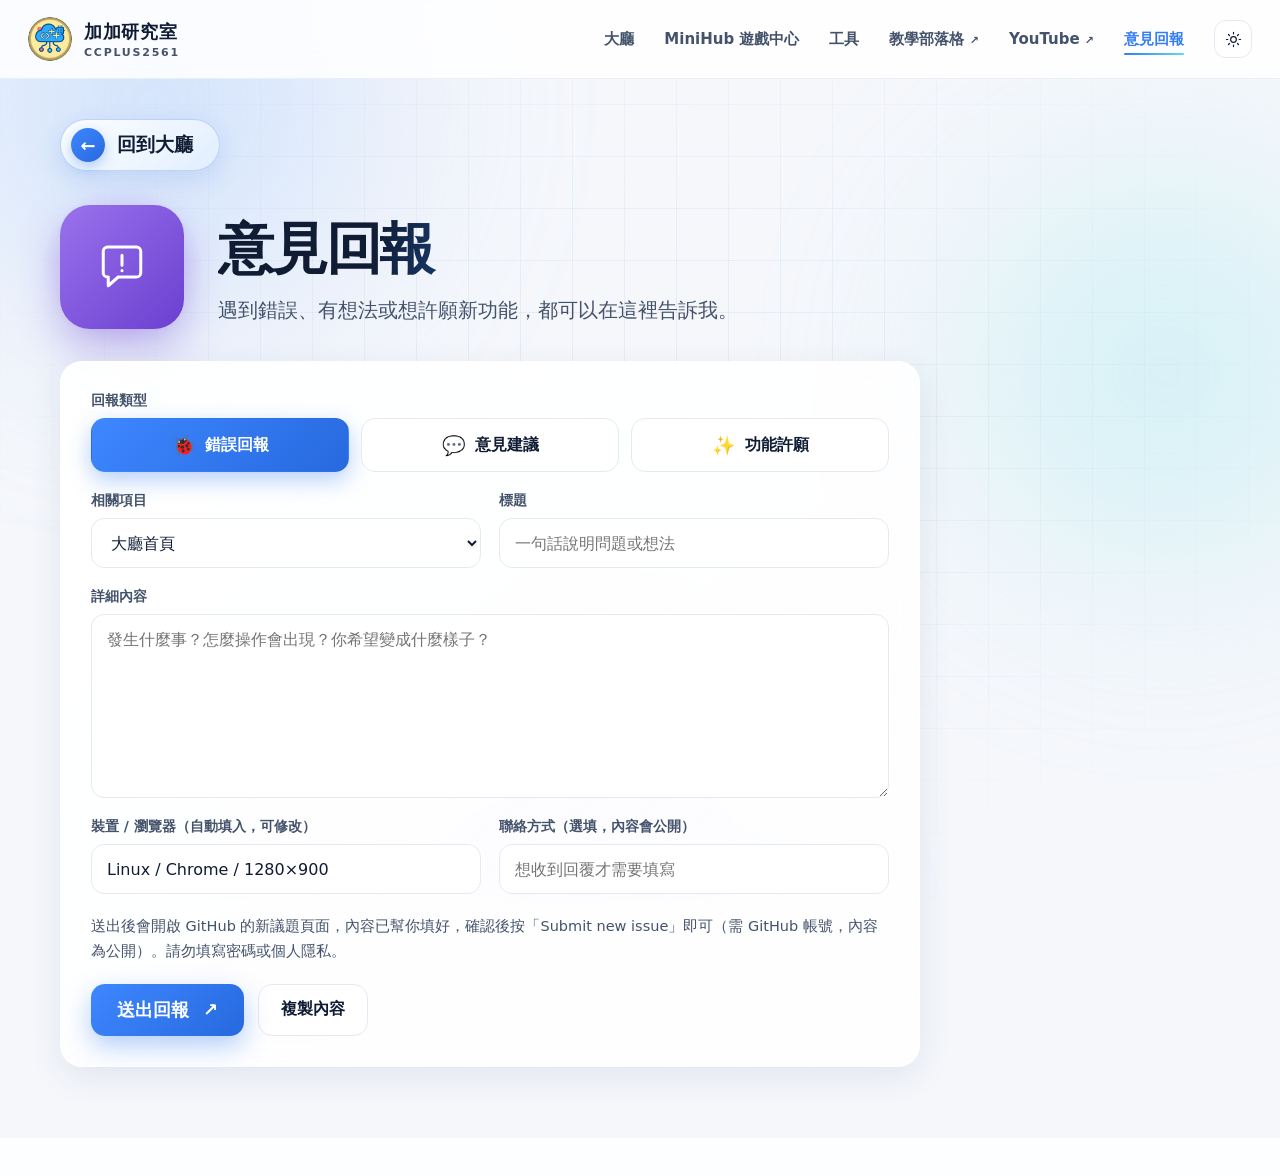
==== feedback/index.html @ f16d427b "Add files via upload" ====
<!doctype html>
<html lang="zh-Hant">
<head>
  <meta charset="utf-8">
  <meta name="viewport" content="width=device-width, initial-scale=1">
  <meta name="theme-color" content="#101b32">
  <meta name="description" content="回報錯誤、提出意見與功能建議。">
  <meta property="og:type" content="website">
  <meta property="og:title" content="意見回報｜加加研究室">
  <meta property="og:description" content="回報錯誤、提出意見與功能建議。">
  <meta property="og:image" content="https://ccplus2561.github.io/assets/images/ccplus2561_logo_512.png">
  <title>意見回報｜加加研究室</title>
  <link rel="icon" href="/favicon.ico" sizes="any">
  <link rel="icon" type="image/png" sizes="512x512" href="/assets/images/ccplus2561_logo_512.png">
  <link rel="apple-touch-icon" href="/assets/images/ccplus2561_logo_512.png">
  <link rel="stylesheet" href="/assets/css/site.css">
  <link rel="stylesheet" href="/assets/css/home.css">
  <link rel="stylesheet" href="/assets/css/projects.css">
  <link rel="stylesheet" href="/assets/css/tools.css">
  <script src="/assets/js/site.js" defer></script>
  <script src="/assets/js/home.js" defer></script>
  <script src="/assets/js/feedback.js" defer></script>
</head>
<body class="home-page sub-page">
  <div class="home-bg" aria-hidden="true">
    <span class="home-blob home-blob-a"></span>
    <span class="home-blob home-blob-b"></span>
    <span class="home-blob home-blob-c"></span>
    <span class="home-grid"></span>
    <span class="home-grid home-grid-hot"></span>
    <span class="home-spot"></span>
    <span class="home-dots"></span>
  </div>
  <a class="skip-link" href="#main">跳至主要內容</a>
  <header class="site-header" id="top">
    <div class="nav-shell">
      <a class="brand" href="/" aria-label="加加研究室大廳">
        <img src="/assets/images/ccplus2561_logo.png" alt="" width="44" height="44">
        <span class="brand-copy"><strong>加加研究室</strong><small>CCPLUS2561</small></span>
      </a>
      <button class="menu-toggle" type="button" aria-expanded="false" aria-controls="site-nav" aria-label="開啟導覽選單"><span></span><span></span><span></span></button>
      <nav class="site-nav" id="site-nav" aria-label="主選單">
        <a class="nav-link" href="/">大廳</a>
        <a class="nav-link" href="/projects/">MiniHub 遊戲中心</a>
        <a class="nav-link" href="/tools/">工具</a>
        <a class="nav-link" href="/blog/" target="_blank" rel="noopener noreferrer">教學部落格 <span aria-hidden="true">↗</span></a>
        <a class="nav-link" href="https://www.youtube.com/@CCplus2561" target="_blank" rel="noopener noreferrer">YouTube <span aria-hidden="true">↗</span></a>
        <a class="nav-link is-current" href="/feedback/">意見回報</a>
        <button class="theme-toggle" type="button" aria-label="切換深色模式" title="切換深色模式">
          <svg class="sun-icon" viewBox="0 0 24 24" aria-hidden="true"><circle cx="12" cy="12" r="4"/><path d="M12 2v2m0 16v2M4.93 4.93l1.42 1.42m11.3 11.3 1.42 1.42M2 12h2m16 0h2M4.93 19.07l1.42-1.42m11.3-11.3 1.42-1.42"/></svg>
          <svg class="moon-icon" viewBox="0 0 24 24" aria-hidden="true"><path d="M20.3 15.3A8.5 8.5 0 0 1 8.7 3.7 8.6 8.6 0 1 0 20.3 15.3Z"/></svg>
        </button>
      </nav>
    </div>
  </header>
  <main id="main" class="projects-page feedback-page">
    <section class="page-hero page-width" aria-labelledby="page-title">
      <a class="back-lobby back-lobby-btn" href="/"><span class="back-arrow" aria-hidden="true">←</span>回到大廳</a>
      <div class="mh-hero">
        <div class="mh-hero-logo tools-hero-icon tools-hero-feedback" aria-hidden="true"><svg viewBox="0 0 48 48"><path d="M9 11.5A3.5 3.5 0 0 1 12.5 8h23a3.5 3.5 0 0 1 3.5 3.5v17a3.5 3.5 0 0 1-3.5 3.5H21l-8 7v-7h-.5A3.5 3.5 0 0 1 9 28.5v-17Z"/><path d="M24 14.5v8m0 4.2v.3"/></svg></div>
        <div class="mh-hero-copy">
          <h1 id="page-title">意見回報</h1>
          <p>遇到錯誤、有想法或想許願新功能，都可以在這裡告訴我。</p>
        </div>
      </div>
    </section>
    <section class="projects-section page-width content-section" aria-label="回報表單">
      <form class="fb-card" id="fb-form" novalidate>
        <fieldset class="fb-field fb-types">
          <legend>回報類型</legend>
          <label class="fb-type"><input type="radio" name="type" value="錯誤回報" checked><span><b>🐞</b>錯誤回報</span></label>
          <label class="fb-type"><input type="radio" name="type" value="意見建議"><span><b>💬</b>意見建議</span></label>
          <label class="fb-type"><input type="radio" name="type" value="功能許願"><span><b>✨</b>功能許願</span></label>
        </fieldset>
        <div class="fb-row">
          <label class="fb-field"><span class="fb-label">相關項目</span><select name="target" id="fb-target"><option>大廳首頁</option><option>MiniHub 遊戲中心</option><option>兵果大廳</option><option>OOXX 圈圈叉叉</option><option>BLOCKDROP 俄羅斯方塊</option><option>AGAR ARENA 細胞遊戲</option><option>其他 / 整個網站</option></select></label>
          <label class="fb-field"><span class="fb-label">標題</span><input type="text" name="title" id="fb-title" maxlength="80" placeholder="一句話說明問題或想法" required></label>
        </div>
        <label class="fb-field"><span class="fb-label">詳細內容</span><textarea name="body" id="fb-body" rows="6" maxlength="3000" placeholder="發生什麼事？怎麼操作會出現？你希望變成什麼樣子？" required></textarea></label>
        <div class="fb-row">
          <label class="fb-field"><span class="fb-label">裝置 / 瀏覽器（自動填入，可修改）</span><input type="text" name="env" id="fb-env" maxlength="160"></label>
          <label class="fb-field"><span class="fb-label">聯絡方式（選填，內容會公開）</span><input type="text" name="contact" id="fb-contact" maxlength="80" placeholder="想收到回覆才需要填寫"></label>
        </div>
        <p class="fb-note" id="fb-note">送出後會開啟 GitHub 的新議題頁面，內容已幫你填好，確認後按「Submit new issue」即可（需 GitHub 帳號，內容為公開）。請勿填寫密碼或個人隱私。</p>
        <div class="fb-actions">
          <button class="mh-cta fb-submit" type="submit"><span id="fb-submit-text">送出回報</span> <b aria-hidden="true">↗</b></button>
          <button class="fb-copy" type="button" id="fb-copy">複製內容</button>
          <span class="fb-status" id="fb-status" role="status" aria-live="polite"></span>
        </div>
      </form>
    </section>
  </main>
  <footer class="site-footer">
    <div class="page-width footer-inner footer-simple">
      <p>© 加加研究室</p>
    </div>
  </footer>
</body>
</html>
---- assets/css/site.css ----
:root {
  color-scheme: light;
  --page: #f5f7fb;
  --surface: #ffffff;
  --surface-soft: #f0f4fa;
  --ink: #17243b;
  --muted: #69768b;
  --subtle: #93a0b2;
  --line: #e4eaf2;
  --navy: #101b32;
  --navy-2: #172847;
  --blue: #347df4;
  --blue-2: #66a7ff;
  --cyan: #63d9e8;
  --green: #1b9a70;
  --shadow: 0 18px 48px rgba(25, 49, 88, .08);
  --radius: 22px;
}

* { box-sizing: border-box; }
html { scroll-behavior: smooth; scroll-padding-top: 100px; }
body {
  margin: 0;
  background: var(--page);
  color: var(--ink);
  font-family: Inter, ui-sans-serif, system-ui, -apple-system, BlinkMacSystemFont, "Segoe UI", "Noto Sans TC", "Microsoft JhengHei", sans-serif;
  -webkit-font-smoothing: antialiased;
  text-rendering: optimizeLegibility;
}
button, input { font: inherit; }
a { color: inherit; }
.page-width { width: min(1160px, calc(100% - 56px)); margin-inline: auto; }
.skip-link { position: absolute; top: -60px; left: 16px; z-index: 1000; padding: 10px 14px; background: #fff; color: #111; border-radius: 8px; }
.skip-link:focus { top: 12px; }

/* Navigation */
.site-header {
  position: sticky; top: 0; z-index: 100;
  background: color-mix(in srgb, var(--surface) 88%, transparent);
  border-bottom: 1px solid color-mix(in srgb, var(--line) 75%, transparent);
  backdrop-filter: blur(18px);
}
.nav-shell { width: min(1280px, calc(100% - 56px)); min-height: 78px; margin: auto; display: flex; align-items: center; justify-content: space-between; gap: 28px; }
.brand, .footer-brand { display: inline-flex; align-items: center; gap: 12px; text-decoration: none; flex: 0 0 auto; }
.brand img { width: 44px; height: 44px; border-radius: 13px; object-fit: cover; box-shadow: 0 4px 12px rgba(19, 46, 86, .14); }
.brand-copy { display: grid; gap: 2px; }
.brand-copy strong { font-size: 15px; letter-spacing: .04em; }
.brand-copy small { color: var(--muted); font-size: 9px; font-weight: 750; letter-spacing: .16em; }
.site-nav { display: flex; align-items: center; gap: 30px; }
.nav-link { text-decoration: none; color: var(--muted); font-size: 13px; font-weight: 650; transition: color .2s ease; white-space: nowrap; }
.nav-link:hover, .nav-link.is-current { color: var(--blue); }
.nav-link span { font-size: 11px; }
.theme-toggle, .menu-toggle { display: inline-grid; place-items: center; border: 1px solid var(--line); background: var(--surface); color: var(--ink); cursor: pointer; }
.theme-toggle { width: 38px; height: 38px; border-radius: 12px; }
.theme-toggle svg { width: 17px; height: 17px; fill: none; stroke: currentColor; stroke-width: 1.7; stroke-linecap: round; stroke-linejoin: round; }
.moon-icon { display: none; }
.menu-toggle { display: none; }

/* Hero */
.hero { position: relative; overflow: hidden; color: #fff; background: radial-gradient(ellipse at 77% 40%, #1d3f72 0%, transparent 37%), linear-gradient(118deg, #101b32 0%, #142746 57%, #102b4c 100%); }
.hero::before { content: ""; position: absolute; width: 540px; height: 540px; right: -180px; top: -270px; border-radius: 50%; border: 1px solid rgba(130, 186, 255, .13); box-shadow: 0 0 0 44px rgba(130,186,255,.025), 0 0 0 90px rgba(130,186,255,.025); }
.hero-grid-lines { position: absolute; inset: 0; opacity: .17; background-image: linear-gradient(rgba(255,255,255,.08) 1px, transparent 1px), linear-gradient(90deg, rgba(255,255,255,.08) 1px, transparent 1px); background-size: 72px 72px; mask-image: linear-gradient(90deg, transparent, #000 46%, #000); }
.hero-inner { min-height: 530px; position: relative; z-index: 1; display: grid; grid-template-columns: 1.02fr .98fr; align-items: center; gap: 40px; padding-top: 56px; padding-bottom: 68px; }
.hero-copy { max-width: 590px; padding-block: 12px; }
.eyebrow, .section-kicker { font-size: 10px; line-height: 1.4; font-weight: 800; letter-spacing: .19em; }
.eyebrow { color: #9ab6d8; display: flex; align-items: center; gap: 10px; }
.eyebrow-dot { width: 7px; height: 7px; border-radius: 50%; background: var(--cyan); box-shadow: 0 0 0 5px rgba(99,217,232,.12); }
.eyebrow-divider { color: #526a89; }
.hero h1 { margin: 26px 0 18px; font-size: clamp(38px, 4.5vw, 58px); line-height: 1.18; letter-spacing: -.045em; font-weight: 850; }
.hero h1 span { color: #7bb3ff; }
.hero-description { max-width: 485px; margin: 0; color: #b7c5d8; font-size: 14px; line-height: 1.95; letter-spacing: .015em; }
.hero-actions { display: flex; flex-wrap: wrap; gap: 12px; margin-top: 30px; }
.button { min-height: 47px; display: inline-flex; align-items: center; justify-content: center; gap: 16px; padding: 0 20px; border-radius: 12px; text-decoration: none; font-size: 13px; font-weight: 750; transition: transform .2s ease, background .2s ease, box-shadow .2s ease; }
.button:hover { transform: translateY(-2px); }
.button-primary { color: #fff; background: linear-gradient(135deg, #3e87ff, #2769df); box-shadow: 0 9px 24px rgba(44, 117, 239, .28); }
.button-primary:hover { box-shadow: 0 12px 28px rgba(44, 117, 239, .4); }
.button-ghost { color: #d7e4f5; border: 1px solid rgba(199,220,247,.24); background: rgba(255,255,255,.045); }
.hero-footnote { display: flex; align-items: center; gap: 9px; margin-top: 34px; color: #8097b4; font-size: 11px; }
.status-pulse { width: 6px; height: 6px; border-radius: 50%; background: #57d5a6; box-shadow: 0 0 0 4px rgba(87,213,166,.12); }
.hero-bottom-rule { height: 3px; background: linear-gradient(90deg, #347df4, #64d9e6 52%, transparent); opacity: .85; }

/* Hero visual */
.hero-art { min-height: 390px; position: relative; display: grid; place-items: center; isolation: isolate; }
.orbit { position: absolute; border: 1px solid rgba(145,193,255,.17); border-radius: 50%; transform: rotate(-22deg); }
.orbit-one { width: 390px; height: 250px; }
.orbit-two { width: 470px; height: 310px; transform: rotate(35deg); border-style: dashed; opacity: .65; }
.app-window { width: min(365px, 82%); overflow: hidden; position: relative; z-index: 2; border-radius: 19px; border: 1px solid rgba(213,231,255,.2); background: #f7f9fd; color: #17243b; box-shadow: 0 30px 90px rgba(0,0,0,.34), 0 0 65px rgba(76,144,245,.14); transform: rotate(-3deg); }
.window-topbar { height: 38px; display: flex; align-items: center; justify-content: space-between; padding: 0 14px; color: #7e8ca1; background: #eef2f8; border-bottom: 1px solid #e1e7f0; font-size: 9px; font-weight: 750; letter-spacing: .1em; }
.window-dots { display: flex; gap: 4px; }
.window-dots i { width: 6px; height: 6px; border-radius: 50%; background: #c5cfdd; }
.window-menu { font-weight: 900; letter-spacing: 2px; }
.window-content { padding: 20px; }
.window-brand-row { display: flex; align-items: center; gap: 10px; }
.window-app-icon { width: 34px; height: 34px; display: grid; place-items: center; border-radius: 11px; color: white; font-size: 17px; font-weight: 900; background: linear-gradient(135deg, #347df4, #53c5e2); box-shadow: 0 5px 12px rgba(52,125,244,.25); }
.window-brand-row b { display: block; font-size: 13px; }
.window-brand-row small { display: block; margin-top: 2px; color: #8c9bb0; font-size: 7px; letter-spacing: .14em; }
.live-tag { margin-left: auto; padding: 5px 8px; color: #2776e8; background: #e7f0ff; border-radius: 6px; font-size: 8px; font-weight: 900; letter-spacing: .1em; }
.window-feature { min-height: 156px; position: relative; overflow: hidden; display: flex; flex-direction: column; justify-content: flex-end; margin-top: 18px; padding: 17px; border-radius: 13px; background: linear-gradient(125deg, #10294e, #24528c 70%, #286da1); color: #fff; }
.window-feature::after { content: ""; position: absolute; right: -30px; top: -60px; width: 180px; height: 180px; border: 1px solid rgba(255,255,255,.18); border-radius: 50%; box-shadow: 0 0 0 18px rgba(255,255,255,.035), 0 0 0 38px rgba(255,255,255,.025); }
.window-feature > span, .window-feature > strong, .feature-bars { position: relative; z-index: 1; }
.window-feature > span { color: #a9c9f3; font-size: 7px; letter-spacing: .18em; font-weight: 800; }
.window-feature > strong { max-width: 220px; margin-top: 8px; font-size: 19px; line-height: 1.3; letter-spacing: -.03em; }
.feature-bars { display: flex; gap: 4px; margin-top: 14px; align-items: end; }
.feature-bars i { width: 4px; border-radius: 3px; background: #75dbea; }
.feature-bars i:nth-child(1), .feature-bars i:nth-child(5) { height: 8px; opacity: .55; }
.feature-bars i:nth-child(2), .feature-bars i:nth-child(4) { height: 13px; opacity: .8; }
.feature-bars i:nth-child(3) { height: 18px; }
.feature-orb { position: absolute; border-radius: 50%; filter: blur(1px); }
.orb-a { width: 70px; height: 70px; right: 45px; top: 24px; background: rgba(85,178,255,.22); }
.orb-b { width: 22px; height: 22px; right: 110px; top: 48px; background: rgba(99,217,232,.4); }
.window-shortcuts { display: flex; gap: 7px; margin-top: 12px; }
.window-shortcuts span { flex: 1; padding: 8px 4px; text-align: center; border: 1px solid #e6ebf3; border-radius: 7px; color: #7c8da5; background: #fff; font-size: 8px; font-weight: 750; }
.float-chip { position: absolute; z-index: 3; display: flex; align-items: center; gap: 8px; padding: 10px 13px; border: 1px solid rgba(211,230,255,.19); border-radius: 10px; color: #dceaff; background: rgba(23,48,82,.82); backdrop-filter: blur(12px); box-shadow: 0 12px 28px rgba(0,0,0,.15); font-size: 8px; letter-spacing: .14em; font-weight: 850; }
.chip-top { top: 40px; left: 0; }
.chip-bottom { bottom: 37px; right: -7px; }
.chip-dot { width: 6px; height: 6px; border-radius: 50%; }
.dot-blue { background: #62cfff; box-shadow: 0 0 0 4px rgba(98,207,255,.12); }
.chip-platform { display: grid; place-items: center; width: 18px; height: 18px; border-radius: 6px; color: #fff; background: #347df4; font-size: 12px; }
.art-spark { position: absolute; z-index: 1; color: #79dce9; }
.spark-one { top: 65px; right: 18px; font-size: 24px; }
.spark-two { bottom: 62px; left: 18px; color: #83b5ff; font-size: 19px; }

/* Shared section headings */
.section { padding-block: 92px; }
.section-heading { display: flex; align-items: end; justify-content: space-between; gap: 28px; margin-bottom: 28px; }
.section-kicker { color: var(--blue); }
.section-heading h2, .updates-intro h2, .routing-heading h2 { margin: 10px 0 7px; color: var(--ink); font-size: 30px; line-height: 1.25; letter-spacing: -.04em; }
.section-heading p, .routing-heading p { margin: 0; color: var(--muted); font-size: 13px; line-height: 1.7; }
.project-search { min-width: 245px; height: 43px; display: flex; align-items: center; gap: 9px; padding: 0 13px; border: 1px solid var(--line); border-radius: 11px; background: var(--surface); }
.project-search svg { width: 16px; height: 16px; flex: 0 0 auto; fill: none; stroke: #8998ab; stroke-width: 1.8; stroke-linecap: round; }
.project-search input { width: 100%; border: 0; outline: 0; color: var(--ink); background: transparent; font-size: 11px; }
.project-search input::placeholder { color: #9ba7b7; }

/* Project cards */
.projects-section { padding-top: 84px; padding-bottom: 92px; }
.project-grid { display: grid; grid-template-columns: repeat(3, minmax(0, 1fr)); gap: 17px; }
.project-card { min-height: 265px; display: flex; flex-direction: column; padding: 23px; border: 1px solid var(--line); border-radius: 18px; color: var(--ink); background: var(--surface); text-decoration: none; box-shadow: 0 5px 20px rgba(29,51,86,.025); transition: transform .22s ease, border-color .22s ease, box-shadow .22s ease; }
a.project-card:hover { transform: translateY(-5px); border-color: #b6d1fa; box-shadow: var(--shadow); }
.project-card-featured { border-color: #c6daf9; background: linear-gradient(145deg, var(--surface) 35%, color-mix(in srgb, #e9f2ff 72%, var(--surface))); }
.project-card-top { display: flex; align-items: center; justify-content: space-between; gap: 12px; }
.project-icon { width: 44px; height: 44px; display: grid; place-items: center; border-radius: 13px; }
.project-icon svg { width: 21px; height: 21px; fill: none; stroke: currentColor; stroke-width: 1.65; stroke-linecap: round; stroke-linejoin: round; }
.icon-web { color: #2e76e9; background: #e8f1ff; }
.icon-windows { color: #3478dc; background: #eaf2ff; }
.icon-windows svg { fill: currentColor; stroke: none; width: 20px; }
.icon-android { color: #238a66; background: #e8f6ef; }
.status-pill { display: inline-flex; align-items: center; gap: 6px; padding: 6px 9px; border-radius: 999px; font-size: 9px; font-weight: 800; white-space: nowrap; }
.status-live { color: #16825e; background: #e8f7f0; }
.status-live i { width: 5px; height: 5px; border-radius: 50%; background: #20b47f; }
.status-planned { color: #7d8ba0; background: var(--surface-soft); }
.project-label { margin-top: 23px; color: #91a0b4; font-size: 9px; font-weight: 850; letter-spacing: .17em; }
.project-card h3 { margin: 7px 0 8px; font-size: 19px; letter-spacing: -.025em; }
.project-card p { margin: 0; color: var(--muted); font-size: 12px; line-height: 1.75; }
.project-card-bottom { display: flex; align-items: center; justify-content: space-between; margin-top: auto; padding-top: 21px; color: var(--blue); font-size: 11px; font-weight: 800; }
.project-card-bottom b { font-size: 16px; }
.project-card-bottom.is-muted { color: #9ca8b7; font-weight: 650; }
.search-empty { margin: 20px 0 0; color: var(--muted); font-size: 13px; }

/* Release center */
.updates-section { padding-block: 78px; color: #fff; background: #111f37; }
.updates-layout { display: grid; grid-template-columns: .78fr 1.22fr; align-items: center; gap: 72px; }
.updates-intro .section-kicker { color: #7db1ff; }
.updates-intro h2 { margin: 13px 0 13px; color: #fff; font-size: 34px; }
.updates-intro > p { max-width: 340px; margin: 0; color: #a8b8ce; font-size: 13px; line-height: 1.9; }
.updates-note { display: flex; align-items: flex-start; gap: 10px; margin-top: 27px; color: #91a7c3; font-size: 10px; line-height: 1.7; }
.note-icon { flex: 0 0 auto; display: grid; place-items: center; width: 19px; height: 19px; color: #82bcff; border: 1px solid rgba(130,188,255,.35); border-radius: 6px; }
.release-panel { overflow: hidden; border: 1px solid rgba(189,214,248,.14); border-radius: 17px; background: #172944; box-shadow: 0 20px 55px rgba(0,0,0,.13); }
.release-panel-head { display: flex; align-items: center; justify-content: space-between; gap: 16px; padding: 22px 24px 18px; border-bottom: 1px solid rgba(189,214,248,.1); }
.panel-overline { color: #7e9abb; font-size: 8px; font-weight: 850; letter-spacing: .18em; }
.release-panel-head h3 { margin: 5px 0 0; font-size: 16px; }
.release-count { padding: 6px 9px; color: #92a7c1; border: 1px solid rgba(189,214,248,.13); border-radius: 7px; font-size: 8px; font-weight: 800; letter-spacing: .1em; }
.release-empty { min-height: 190px; display: flex; flex-direction: column; align-items: center; justify-content: center; padding: 28px; text-align: center; }
.empty-icon { display: grid; place-items: center; width: 43px; height: 43px; margin-bottom: 13px; border: 1px solid rgba(139,183,244,.2); border-radius: 13px; color: #80aeea; background: rgba(91,145,218,.1); }
.empty-icon svg { width: 20px; height: 20px; fill: none; stroke: currentColor; stroke-width: 1.6; stroke-linecap: round; stroke-linejoin: round; }
.release-empty strong { font-size: 12px; }
.release-empty p { max-width: 320px; margin: 7px 0 0; color: #91a5bf; font-size: 10px; line-height: 1.7; }
.release-panel-foot { display: flex; align-items: center; gap: 8px; padding: 12px 24px; border-top: 1px solid rgba(189,214,248,.1); color: #7f95b1; font-size: 9px; }
.release-dot { width: 5px; height: 5px; border-radius: 50%; background: #59c5b0; }

/* Routing and blog callout */
.routing-section { padding-top: 88px; padding-bottom: 78px; }
.routing-heading { display: flex; justify-content: space-between; align-items: center; margin-bottom: 25px; }
.routing-heading h2 { margin-bottom: 7px; }
.routing-shield { display: grid; place-items: center; width: 45px; height: 45px; border: 1px solid #d7e5f7; border-radius: 14px; color: #3d83ee; background: #edf4ff; font-size: 26px; }
.route-list { display: grid; grid-template-columns: repeat(2, minmax(0, 1fr)); gap: 10px; }
.route-item { min-height: 57px; display: flex; align-items: center; gap: 14px; padding: 10px 16px; border: 1px solid var(--line); border-radius: 12px; background: var(--surface); }
.route-item code { min-width: 95px; color: #2e73d9; font-family: ui-monospace, SFMono-Regular, Consolas, monospace; font-size: 11px; font-weight: 750; }
.route-item span { flex: 1; color: var(--muted); font-size: 11px; }
.route-item b { color: #a4b2c4; font-size: 14px; }
.routing-footnote { display: flex; align-items: center; gap: 9px; margin-top: 17px; color: var(--muted); font-size: 10px; }
.routing-check { display: grid; place-items: center; width: 17px; height: 17px; border-radius: 50%; color: #13845f; background: #e3f5ed; font-size: 10px; font-weight: 900; }
.blog-banner { min-height: 170px; display: flex; align-items: center; gap: 22px; margin-bottom: 76px; padding: 28px 36px; border-radius: 20px; color: #fff; background: linear-gradient(110deg, #2868c9, #347ce6 58%, #4599df); box-shadow: 0 16px 36px rgba(45,111,207,.18); }
.blog-banner-icon { flex: 0 0 auto; width: 54px; height: 54px; display: grid; place-items: center; border: 1px solid rgba(255,255,255,.23); border-radius: 16px; color: #d2ecff; background: rgba(255,255,255,.12); font-size: 27px; }
.blog-banner-copy { flex: 1; }
.blog-banner-copy > span { color: #c3ddff; font-size: 8px; font-weight: 850; letter-spacing: .2em; }
.blog-banner-copy h2 { margin: 6px 0; font-size: 20px; letter-spacing: -.025em; }
.blog-banner-copy p { margin: 0; color: #d5e7ff; font-size: 11px; }
.button-light { flex: 0 0 auto; color: #2869c8; background: #fff; box-shadow: 0 8px 18px rgba(12,48,103,.14); }

/* Footer */
.site-footer { border-top: 1px solid var(--line); background: var(--surface); }
.footer-inner { min-height: 86px; display: flex; align-items: center; justify-content: space-between; gap: 20px; }
.footer-brand img { border-radius: 10px; }
.footer-brand span { display: grid; gap: 2px; font-size: 11px; font-weight: 800; }
.footer-brand small { color: var(--muted); font-size: 8px; letter-spacing: .13em; }
.footer-inner p, .back-top { color: var(--muted); font-size: 10px; }
.footer-inner p { margin: 0; }
.back-top { text-decoration: none; font-weight: 700; }
.back-top:hover { color: var(--blue); }

/* Dark theme */
html[data-theme="dark"] { color-scheme: dark; --page: #0d1524; --surface: #141f31; --surface-soft: #1c2a40; --ink: #e8eef8; --muted: #a0aec1; --subtle: #788ba4; --line: #26364d; --shadow: 0 18px 48px rgba(0,0,0,.2); }
html[data-theme="dark"] .site-header { background: rgba(16,27,46,.88); }
html[data-theme="dark"] .project-card-featured { border-color: #2b4770; background: linear-gradient(145deg, #17263d, #1a2f4c); }
html[data-theme="dark"] .icon-web, html[data-theme="dark"] .icon-windows { color: #8abaff; background: #203b60; }
html[data-theme="dark"] .icon-android { color: #73d4ad; background: #1c3a35; }
html[data-theme="dark"] .status-live { color: #73d8b1; background: #173c35; }
html[data-theme="dark"] .status-planned { color: #a9b7c9; background: #25354a; }
html[data-theme="dark"] .routing-shield { border-color: #29496e; color: #8abaff; background: #1a2d47; }
html[data-theme="dark"] .routing-check { color: #73d8b1; background: #173c35; }
html[data-theme="dark"] .theme-toggle { border-color: var(--line); }
html[data-theme="dark"] .sun-icon { display: none; }
html[data-theme="dark"] .moon-icon { display: block; }
html[data-theme="dark"] .window-shortcuts span { color: #8497b2; border-color: #2d405a; background: #1c2d45; }
html[data-theme="dark"] .window-topbar { color: #8497b2; border-color: #283c57; background: #1c2e47; }
html[data-theme="dark"] .app-window { background: #14243a; color: #e7effa; }
html[data-theme="dark"] .window-brand-row small { color: #8b9eb8; }
html[data-theme="dark"] .window-brand-row b { color: #e7effa; }
html[data-theme="dark"] .live-tag { color: #8dbdff; background: #203d63; }

@media (max-width: 900px) {
  .hero-inner { grid-template-columns: 1fr .85fr; gap: 12px; min-height: 490px; }
  .hero-art { transform: scale(.9); transform-origin: center right; }
  .updates-layout { gap: 36px; }
  .project-card { padding: 19px; }
  .project-card h3 { font-size: 17px; }
}
@media (max-width: 700px) {
  .page-width, .nav-shell { width: min(100% - 36px, 540px); }
  .nav-shell { min-height: 68px; }
  .menu-toggle { width: 39px; height: 39px; display: flex; flex-direction: column; justify-content: center; gap: 5px; border-radius: 11px; }
  .menu-toggle span { width: 16px; height: 1.5px; background: currentColor; transition: transform .2s ease, opacity .2s ease; }
  .menu-toggle[aria-expanded="true"] span:first-child { transform: translateY(6.5px) rotate(45deg); }
  .menu-toggle[aria-expanded="true"] span:nth-child(2) { opacity: 0; }
  .menu-toggle[aria-expanded="true"] span:last-child { transform: translateY(-6.5px) rotate(-45deg); }
  .site-nav { display: none; position: absolute; top: 67px; left: 0; right: 0; align-items: stretch; gap: 0; padding: 10px 18px 16px; border-bottom: 1px solid var(--line); background: var(--surface); box-shadow: 0 16px 25px rgba(20,42,73,.08); }
  .site-nav.is-open { display: flex; flex-direction: column; }
  .nav-link { padding: 12px 8px; border-bottom: 1px solid var(--line); }
  .theme-toggle { margin-top: 10px; align-self: flex-start; }
  .hero-inner { display: flex; flex-direction: column; align-items: stretch; gap: 14px; padding-top: 52px; padding-bottom: 35px; }
  .hero-copy { padding: 0; }
  .hero h1 { margin-top: 21px; font-size: clamp(37px, 10vw, 48px); }
  .hero-description { max-width: 100%; font-size: 13px; }
  .hero-footnote { margin-top: 24px; }
  .hero-art { width: 100%; min-height: 285px; margin-top: 10px; transform: none; }
  .app-window { width: min(330px, 77%); }
  .window-content { padding: 16px; }
  .window-feature { min-height: 130px; }
  .window-feature > strong { font-size: 17px; }
  .orbit-one { width: 330px; height: 210px; }
  .orbit-two { width: 390px; height: 265px; }
  .chip-top { top: 17px; left: 2px; }
  .chip-bottom { bottom: 20px; right: 0; }
  .projects-section { padding-top: 60px; padding-bottom: 64px; }
  .section-heading { align-items: stretch; flex-direction: column; gap: 18px; margin-bottom: 20px; }
  .section-heading h2, .routing-heading h2 { font-size: 27px; }
  .project-search { width: 100%; }
  .project-grid { grid-template-columns: 1fr; gap: 12px; }
  .project-card { min-height: 235px; padding: 21px; }
  .project-card h3 { font-size: 19px; }
  .updates-section { padding-block: 58px; }
  .updates-layout { grid-template-columns: 1fr; gap: 28px; }
  .updates-intro h2 { font-size: 29px; }
  .release-empty { min-height: 170px; }
  .routing-section { padding-top: 62px; padding-bottom: 55px; }
  .route-list { grid-template-columns: 1fr; gap: 8px; }
  .route-item { min-height: 54px; }
  .blog-banner { min-height: 0; flex-wrap: wrap; gap: 15px; margin-bottom: 52px; padding: 23px; }
  .blog-banner-icon { width: 45px; height: 45px; }
  .blog-banner-copy { min-width: calc(100% - 65px); }
  .blog-banner-copy h2 { font-size: 17px; }
  .blog-banner .button { width: 100%; }
  .footer-inner { min-height: 0; flex-wrap: wrap; padding-top: 20px; padding-bottom: 20px; }
  .footer-inner p { order: 3; width: 100%; }
}
@media (max-width: 380px) {
  .page-width, .nav-shell { width: calc(100% - 28px); }
  .brand-copy strong { font-size: 14px; }
  .hero h1 { font-size: 35px; }
  .hero-actions .button { padding-inline: 15px; }
  .float-chip { padding: 8px 10px; font-size: 7px; }
  .chip-bottom { right: -3px; }
  .route-item { gap: 9px; padding-inline: 11px; }
  .route-item code { min-width: 83px; font-size: 10px; }
  .route-item span { font-size: 10px; }
}
@media (prefers-reduced-motion: reduce) {
  *, *::before, *::after { scroll-behavior: auto !important; transition-duration: .01ms !important; animation-duration: .01ms !important; animation-iteration-count: 1 !important; }
}

/* Lobby and dedicated page layout */
.lobby-hero .hero-inner { min-height: 425px; padding-top: 38px; padding-bottom: 42px; }
.lobby-hero h1 { font-size: clamp(44px, 5vw, 64px); }
.lobby-hero .hero-description { font-size: 18px; }
.lobby-hero .hero-footnote { display: none; }
.lobby-hero .hero-art { min-height: 340px; }
.lobby-hero .hero-actions { margin-top: 25px; }
.lobby-section { padding-top: 62px; padding-bottom: 86px; }
.lobby-heading { display: flex; justify-content: space-between; align-items: end; margin-bottom: 25px; }
.lobby-heading h2 { margin: 9px 0 0; color: var(--ink); font-size: 35px; line-height: 1.25; letter-spacing: -.035em; }
.lobby-grid { display: grid; grid-template-columns: repeat(4, minmax(0, 1fr)); gap: 16px; }
.lobby-card { min-height: 245px; display: flex; flex-direction: column; align-items: flex-start; padding: 25px 23px 22px; border: 1px solid var(--line); border-radius: 19px; color: var(--ink); background: var(--surface); text-decoration: none; box-shadow: 0 7px 24px rgba(29,51,86,.04); transition: transform .2s ease, border-color .2s ease, box-shadow .2s ease; }
.lobby-card:hover { transform: translateY(-5px); border-color: #a9c8f5; box-shadow: var(--shadow); }
.lobby-card-primary { border-color: #c6daf9; background: linear-gradient(145deg, var(--surface) 25%, color-mix(in srgb, #e9f2ff 72%, var(--surface))); }
.lobby-icon { width: 48px; height: 48px; display: grid; place-items: center; margin-bottom: 20px; border-radius: 14px; color: #2f73dc; background: #eaf2ff; font-size: 27px; font-weight: 700; }
.lobby-tag { color: #8798af; font-size: 11px; font-weight: 850; letter-spacing: .16em; }
.lobby-card h3 { margin: 7px 0 5px; font-size: 23px; letter-spacing: -.025em; }
.lobby-card p { margin: 0; color: var(--muted); font-size: 15px; line-height: 1.6; }
.lobby-link { display: flex; justify-content: space-between; align-items: center; width: 100%; margin-top: auto; padding-top: 19px; color: var(--blue); font-size: 15px; font-weight: 800; }
.lobby-link b { font-size: 19px; }

.page-hero { padding-top: 54px; padding-bottom: 31px; }
.back-lobby { display: inline-flex; margin-bottom: 26px; color: var(--muted); text-decoration: none; font-size: 15px; font-weight: 700; }
.back-lobby:hover { color: var(--blue); }
.page-hero .section-kicker { color: var(--blue); }
.page-hero h1 { margin: 9px 0 7px; color: var(--ink); font-size: clamp(38px, 4vw, 48px); line-height: 1.2; letter-spacing: -.04em; }
.page-hero > p { margin: 0; color: var(--muted); font-size: 18px; line-height: 1.6; }
.content-section { padding-top: 24px; padding-bottom: 96px; }
.project-page-heading { align-items: center; margin-bottom: 23px; }
.project-page-heading h2 { margin: 0; font-size: 27px; }
.projects-section .project-card { min-height: 300px; padding: 27px; }
.updates-page-section { padding-block: 48px 100px; }
.updates-single { max-width: 850px; }
.updates-single .release-panel { width: 100%; }
.updates-single .release-empty { min-height: 250px; }
.routes-page-section { padding-top: 24px; padding-bottom: 100px; }
.route-list-page { grid-template-columns: 1fr; gap: 12px; }
.route-item-link { color: inherit; text-decoration: none; transition: border-color .2s ease, transform .2s ease; }
.route-item-link:hover { transform: translateX(3px); border-color: #a9c8f5; }

/* Readability: increase interface text and touch targets */
.brand-copy strong { font-size: 17px; }
.brand-copy small { font-size: 10px; }
.nav-link { font-size: 15px; }
.hero-description { font-size: 17px; }
.button { min-height: 52px; padding-inline: 23px; font-size: 16px; }
.eyebrow, .section-kicker { font-size: 12px; }
.hero-footnote { font-size: 14px; }
.section-heading h2, .updates-intro h2, .routing-heading h2 { font-size: 36px; }
.section-heading p, .routing-heading p { font-size: 16px; }
.project-search { min-height: 50px; }
.project-search input { font-size: 15px; }
.project-card { min-height: 285px; padding: 26px; }
.project-icon { width: 50px; height: 50px; }
.project-icon svg { width: 24px; height: 24px; }
.status-pill { font-size: 12px; }
.project-label { font-size: 11px; }
.project-card h3 { font-size: 22px; }
.project-card p { font-size: 16px; line-height: 1.7; }
.project-card-bottom { font-size: 15px; }
.search-empty { font-size: 15px; }
.updates-intro h2 { font-size: 40px; }
.updates-intro > p { font-size: 16px; }
.updates-note { font-size: 14px; }
.release-panel-head h3 { font-size: 20px; }
.release-count { font-size: 12px; }
.release-empty strong { font-size: 17px; }
.release-empty p { font-size: 14px; }
.release-panel-foot { font-size: 13px; }
.route-item { min-height: 64px; padding: 13px 18px; }
.route-item code, .route-item span { font-size: 15px; }
.route-item b { font-size: 18px; }
.routing-footnote { font-size: 14px; }
.blog-banner-copy > span { font-size: 10px; }
.blog-banner-copy h2 { font-size: 23px; }
.blog-banner-copy p { font-size: 15px; }
.footer-brand span { font-size: 14px; }
.footer-brand small { font-size: 10px; }
.footer-inner p, .back-top { font-size: 13px; }

html[data-theme="dark"] .lobby-card { background: var(--surface); }
html[data-theme="dark"] .lobby-card-primary { background: linear-gradient(145deg, #17263d, #1a2f4c); }
html[data-theme="dark"] .lobby-icon { color: #8abaff; background: #203b60; }

@media (max-width: 1050px) {
  .lobby-grid { grid-template-columns: repeat(2, minmax(0, 1fr)); }
  .lobby-card { min-height: 220px; }
}
@media (max-width: 980px) {
  .nav-shell { min-height: 72px; }
  .menu-toggle { width: 42px; height: 42px; display: flex; flex-direction: column; justify-content: center; align-items: center; gap: 5px; border-radius: 11px; }
  .menu-toggle span { width: 17px; height: 1.5px; background: currentColor; transition: transform .2s ease, opacity .2s ease; }
  .menu-toggle[aria-expanded="true"] span:first-child { transform: translateY(6.5px) rotate(45deg); }
  .menu-toggle[aria-expanded="true"] span:nth-child(2) { opacity: 0; }
  .menu-toggle[aria-expanded="true"] span:last-child { transform: translateY(-6.5px) rotate(-45deg); }
  .site-nav { display: none; position: absolute; top: 71px; left: 0; right: 0; align-items: stretch; gap: 0; padding: 10px 28px 18px; border-bottom: 1px solid var(--line); background: var(--surface); box-shadow: 0 16px 25px rgba(20,42,73,.08); }
  .site-nav.is-open { display: flex; flex-direction: column; }
  .nav-link { padding: 13px 8px; border-bottom: 1px solid var(--line); }
  .theme-toggle { margin-top: 12px; align-self: flex-start; width: 42px; height: 42px; }
}
@media (max-width: 700px) {
  .lobby-hero .hero-inner { min-height: 0; padding-top: 42px; padding-bottom: 32px; }
  .lobby-hero .hero-art { min-height: 270px; }
  .lobby-hero h1 { font-size: clamp(40px, 10vw, 52px); }
  .lobby-hero .hero-description { font-size: 17px; }
  .lobby-section { padding-top: 48px; padding-bottom: 62px; }
  .lobby-heading h2 { font-size: 29px; }
  .lobby-grid { grid-template-columns: 1fr; gap: 12px; }
  .lobby-card { min-height: 190px; padding: 22px; }
  .lobby-icon { margin-bottom: 14px; }
  .lobby-card h3 { font-size: 22px; }
  .lobby-card p { font-size: 16px; }
  .page-hero { padding-top: 38px; padding-bottom: 24px; }
  .back-lobby { margin-bottom: 22px; }
  .page-hero h1 { font-size: 39px; }
  .page-hero > p { font-size: 17px; }
  .content-section { padding-top: 18px; padding-bottom: 65px; }
  .projects-section .project-card { min-height: 250px; padding: 22px; }
  .project-page-heading { gap: 12px; }
  .project-page-heading h2 { font-size: 24px; }
  .updates-page-section { padding-block: 28px 68px; }
  .updates-single .release-empty { min-height: 210px; }
  .routes-page-section { padding-top: 18px; padding-bottom: 70px; }
  .route-item { min-height: 61px; gap: 12px; padding-inline: 14px; }
  .route-item code { min-width: 105px; font-size: 14px; }
  .route-item span { font-size: 15px; }
  .site-nav { padding-inline: 18px; }
  .footer-inner { padding-top: 20px; padding-bottom: 20px; }
}
@media (prefers-reduced-motion: reduce) {
  .lobby-card, .route-item-link { transition: none; }
}


/* Simplified main entrance */
.brand img { border-radius: 50%; object-fit: contain; box-shadow: none; }
.footer-brand img { width: 36px; height: 36px; border-radius: 50%; object-fit: contain; }
.simple-lobby {
  min-height: calc(100svh - 164px);
  display: flex;
  flex-direction: column;
  justify-content: center;
  padding-top: 58px;
  padding-bottom: 72px;
}
.simple-lobby-heading { display: flex; flex-direction: column; align-items: center; gap: 14px; margin-bottom: 42px; text-align: center; }
.simple-lobby-heading img { width: 104px; height: 104px; object-fit: contain; filter: drop-shadow(0 10px 20px rgba(22,48,86,.12)); }
.simple-lobby-heading h1 { margin: 0; color: var(--ink); font-size: clamp(30px, 4vw, 42px); font-weight: 850; letter-spacing: -.04em; }
.entrance-grid { display: grid; grid-template-columns: repeat(3, minmax(0, 1fr)); gap: 18px; }
.entrance-card {
  position: relative; min-height: 188px; display: flex; flex-direction: column; align-items: flex-start; justify-content: space-between;
  gap: 20px; padding: 25px; border: 1px solid var(--line); border-radius: 20px; color: var(--ink);
  background: var(--surface); text-decoration: none; box-shadow: 0 8px 28px rgba(29,51,86,.045);
  transition: transform .2s ease, border-color .2s ease, box-shadow .2s ease;
}
.entrance-card:hover { transform: translateY(-5px); border-color: #a9c8f5; box-shadow: var(--shadow); }
.entrance-card-featured { border-color: #c6daf9; background: linear-gradient(145deg, var(--surface) 20%, color-mix(in srgb, #e9f2ff 72%, var(--surface))); }
.entrance-icon { width: 58px; height: 58px; display: grid; place-items: center; border-radius: 17px; }
.entrance-icon svg { width: 34px; height: 34px; fill: none; stroke: currentColor; stroke-width: 2.1; stroke-linecap: round; stroke-linejoin: round; }
.entrance-icon-game { color: #2f73dc; background: #eaf2ff; }
.entrance-icon-blog { color: #218a78; background: #e8f6f1; }
.entrance-icon-youtube { color: #dd4141; background: #fff0f0; }
.entrance-icon-youtube svg rect { fill: currentColor; stroke: none; }
.entrance-icon-youtube svg path { fill: #fff; stroke: #fff; stroke-width: 1; }
.entrance-copy { display: grid; gap: 7px; padding-right: 28px; }
.entrance-copy strong { font-size: 21px; line-height: 1.35; letter-spacing: -.025em; }
.entrance-copy small { color: var(--muted); font-size: 14px; line-height: 1.5; }
.entrance-arrow { position: absolute; right: 25px; bottom: 22px; color: var(--blue); font-size: 23px; font-weight: 800; }
html[data-theme="dark"] .entrance-card { background: var(--surface); }
html[data-theme="dark"] .entrance-card-featured { background: linear-gradient(145deg, #17263d, #1a2f4c); }
html[data-theme="dark"] .entrance-icon-game { color: #8abaff; background: #203b60; }
html[data-theme="dark"] .entrance-icon-blog { color: #78d3bd; background: #1b3b39; }
html[data-theme="dark"] .entrance-icon-youtube { color: #ff8b8b; background: #452b33; }
.projects-page .page-hero { padding-bottom: 18px; }
.projects-page .projects-section { padding-top: 20px; }
.projects-page .project-card { min-height: 272px; }
@media (max-width: 900px) {
  .entrance-grid { gap: 13px; }
  .entrance-card { padding: 21px; }
  .entrance-copy strong { font-size: 19px; }
}
@media (max-width: 700px) {
  .simple-lobby { min-height: auto; padding-top: 44px; padding-bottom: 50px; }
  .simple-lobby-heading { gap: 10px; margin-bottom: 28px; }
  .simple-lobby-heading img { width: 88px; height: 88px; }
  .simple-lobby-heading h1 { font-size: 32px; }
  .entrance-grid { grid-template-columns: 1fr; gap: 12px; }
  .entrance-card { min-height: 132px; flex-direction: row; align-items: center; justify-content: flex-start; gap: 16px; padding: 20px; }
  .entrance-icon { width: 54px; height: 54px; flex: 0 0 54px; }
  .entrance-copy { flex: 1; }
  .entrance-copy strong { font-size: 18px; }
  .entrance-copy small { font-size: 13px; }
  .entrance-arrow { position: static; margin-left: auto; align-self: center; }
  .projects-page .project-card { min-height: 235px; }
}

/* Slim footer */
.site-footer .footer-simple { min-height: 36px; padding: 0; justify-content: center; }
.site-footer .footer-simple p { margin: 0; font-size: 13px; color: var(--muted); }

/* Text copying disabled (form fields stay usable) */
html, body { -webkit-user-select: none; -moz-user-select: none; user-select: none; -webkit-touch-callout: none; }
input, textarea { -webkit-user-select: text; -moz-user-select: text; user-select: text; }
img { -webkit-user-drag: none; user-drag: none; }
.site-footer .footer-simple { flex-direction: row; align-items: center; justify-content: center; text-align: center; }
---- assets/css/home.css ----
/* Lobby home page (index.html only) */
.sr-only { position: absolute; width: 1px; height: 1px; margin: -1px; padding: 0; overflow: hidden; clip: rect(0,0,0,0); white-space: nowrap; border: 0; }

.home-page {
  --mx: 50vw; --my: 40vh; --spot: 0;
  position: relative; min-height: 100svh; display: flex; flex-direction: column; background: var(--page);
}
.home-page .site-header { background: color-mix(in srgb, var(--surface) 62%, transparent); animation: home-drop .7s cubic-bezier(.2,.8,.2,1) backwards; }
.home-page main { position: relative; z-index: 2; flex: 1; min-width: 0; display: grid; grid-template-columns: minmax(0, 1fr); place-items: center; }
.home-page .site-footer { position: relative; z-index: 2; background: color-mix(in srgb, var(--surface) 55%, transparent); backdrop-filter: blur(14px); animation: home-fade 1s .5s ease backwards; }
.home-page .footer-inner { position: relative; min-height: 64px; justify-content: space-between; }
.home-page .footer-inner p { position: absolute; left: 50%; transform: translateX(-50%); white-space: nowrap; }
.home-page .back-top { display: inline-flex; }

/* Lobby section */
.home-page .simple-lobby { min-height: 0; width: min(1160px, calc(100% - 56px)); padding: 24px 0 30px; justify-content: center; }
.home-page .entrance-grid { gap: 22px; perspective: 1100px; }

/* Background layers */
.home-bg { position: fixed; inset: 0; z-index: 0; overflow: hidden; pointer-events: none; }
.home-blob { position: absolute; border-radius: 50%; filter: blur(90px); opacity: .5; will-change: transform; }
.home-blob-a { width: 52vmax; height: 52vmax; left: -14vmax; top: -18vmax; background: radial-gradient(circle, #9cc4ff, transparent 68%); animation: blob-a 22s ease-in-out infinite alternate; }
.home-blob-b { width: 46vmax; height: 46vmax; right: -14vmax; top: 6vmax; background: radial-gradient(circle, #9be7ee, transparent 68%); animation: blob-b 26s ease-in-out infinite alternate; }
.home-blob-c { width: 44vmax; height: 44vmax; left: 22vw; bottom: -26vmax; background: radial-gradient(circle, #c9b6ff, transparent 68%); opacity: .42; animation: blob-c 30s ease-in-out infinite alternate; }
.home-grid {
  position: absolute; inset: 0;
  background-image: linear-gradient(rgba(52,100,180,.075) 1px, transparent 1px), linear-gradient(90deg, rgba(52,100,180,.075) 1px, transparent 1px);
  background-size: 52px 52px;
  -webkit-mask-image: radial-gradient(ellipse at 50% 45%, #000 15%, transparent 78%);
  mask-image: radial-gradient(ellipse at 50% 45%, #000 15%, transparent 78%);
}
.home-grid-hot {
  background-image: linear-gradient(rgba(52,125,244,.55) 1px, transparent 1px), linear-gradient(90deg, rgba(52,125,244,.55) 1px, transparent 1px);
  -webkit-mask-image: radial-gradient(260px circle at var(--mx) var(--my), #000, transparent 100%);
  mask-image: radial-gradient(260px circle at var(--mx) var(--my), #000, transparent 100%);
  opacity: var(--spot); transition: opacity .4s ease;
}
.home-spot { position: absolute; inset: 0; opacity: var(--spot); transition: opacity .4s ease; background: radial-gradient(520px circle at var(--mx) var(--my), rgba(70,140,255,.17), rgba(110,210,235,.07) 45%, transparent 70%); }
.home-dots { position: absolute; inset: 0; }
.home-dots i { position: absolute; bottom: -12px; width: var(--s); height: var(--s); border-radius: 50%; background: var(--c); opacity: 0; animation: dot-rise var(--d) linear var(--dl) infinite; }

/* Cards */
.home-page .entrance-card {
  min-height: clamp(190px, 29vh, 260px); padding: 28px; overflow: hidden; isolation: isolate;
  background: linear-gradient(145deg, rgba(255,255,255,.86), rgba(255,255,255,.62));
  border-color: rgba(255,255,255,.9);
  backdrop-filter: blur(16px) saturate(1.3); -webkit-backdrop-filter: blur(16px) saturate(1.3);
  box-shadow: 0 10px 34px rgba(29,60,110,.09), inset 0 1px 0 rgba(255,255,255,.9);
  transform: translateY(var(--ty, 0)) rotateX(var(--rx, 0deg)) rotateY(var(--ry, 0deg));
  transition: transform .25s ease, box-shadow .3s ease, border-color .3s ease;
  animation: card-in .9s cubic-bezier(.2,.8,.2,1) backwards;
}
.home-page .entrance-card:nth-child(1) { animation-delay: .12s; }
.home-page .entrance-card:nth-child(2) { animation-delay: .26s; }
.home-page .entrance-card:nth-child(3) { animation-delay: .4s; }
.home-page .entrance-card-featured { background: linear-gradient(145deg, rgba(255,255,255,.88), rgba(214,232,255,.74)); border-color: rgba(150,190,245,.7); }
.home-page .entrance-card:hover, .home-page .entrance-card:focus-visible { --ty: -8px; transform: translateY(var(--ty)) rotateX(var(--rx, 0deg)) rotateY(var(--ry, 0deg)); border-color: rgba(90,150,240,.65); box-shadow: 0 22px 50px rgba(36,88,170,.2), inset 0 1px 0 rgba(255,255,255,.9); }
.home-page .entrance-card:focus-visible { outline: 2px solid var(--blue); outline-offset: 3px; }
/* mouse light inside card */
.home-page .entrance-card::before {
  content: ""; position: absolute; inset: 0; z-index: -1; opacity: 0; transition: opacity .3s ease;
  background: radial-gradient(340px circle at var(--cx, 50%) var(--cy, 50%), rgba(90,160,255,.24), rgba(120,220,235,.08) 45%, transparent 70%);
}
/* mouse light on the border */
.home-page .entrance-card::after {
  content: ""; position: absolute; inset: 0; z-index: 1; border-radius: inherit; padding: 1.5px; pointer-events: none; opacity: 0; transition: opacity .3s ease;
  background: radial-gradient(220px circle at var(--cx, 50%) var(--cy, 50%), #4a95ff, #5fd9e6 40%, transparent 70%);
  -webkit-mask: linear-gradient(#000 0 0) content-box, linear-gradient(#000 0 0); -webkit-mask-composite: xor;
  mask: linear-gradient(#000 0 0) content-box exclude, linear-gradient(#000 0 0);
}
.home-page .entrance-card:hover::before, .home-page .entrance-card:hover::after { opacity: 1; }
.home-page .entrance-card-featured:not(:hover)::after {
  opacity: .9; background: conic-gradient(from var(--ang, 0deg), transparent 0 70%, rgba(74,149,255,.9) 85%, rgba(95,217,230,.9) 92%, transparent);
  animation: ring-spin 5s linear infinite;
}
.home-page .entrance-icon { width: 64px; height: 64px; border-radius: 19px; animation: icon-float 4.5s ease-in-out infinite; transition: transform .3s ease; }
.home-page .entrance-card:nth-child(2) .entrance-icon { animation-delay: -1.5s; }
.home-page .entrance-card:nth-child(3) .entrance-icon { animation-delay: -3s; }
.home-page .entrance-card:hover .entrance-icon { animation-play-state: paused; transform: translateY(-3px) scale(1.12) rotate(-6deg); }
.home-page .entrance-copy strong { font-size: 23px; }
.home-page .entrance-arrow { transition: transform .3s ease; }
.home-page .entrance-card:hover .entrance-arrow { transform: translate(5px, -5px) scale(1.15); }
/* light sweep */
.home-page .entrance-card .entrance-copy::before {
  content: ""; position: absolute; top: -20%; bottom: -20%; left: -60%; width: 40%; z-index: -1; transform: skewX(-20deg); pointer-events: none;
  background: linear-gradient(90deg, transparent, rgba(255,255,255,.55), transparent); transition: left .8s ease;
}
.home-page .entrance-card:hover .entrance-copy::before { left: 130%; }
.home-page .entrance-copy { position: static; }

/* Nav details */
.home-page .nav-link { position: relative; }
.home-page .nav-link::after { content: ""; position: absolute; left: 0; right: 0; bottom: -6px; height: 2px; border-radius: 2px; background: linear-gradient(90deg, var(--blue), var(--cyan)); transform: scaleX(0); transition: transform .3s ease; }
.home-page .nav-link:hover::after, .home-page .nav-link.is-current::after { transform: scaleX(1); }
.home-page .theme-toggle { transition: transform .3s ease, box-shadow .3s ease; }
.home-page .theme-toggle:hover { transform: rotate(25deg) scale(1.08); box-shadow: 0 6px 18px rgba(52,125,244,.25); }

/* Dark theme */
html[data-theme="dark"] .home-blob { opacity: .32; mix-blend-mode: screen; }
html[data-theme="dark"] .home-blob-a { background: radial-gradient(circle, #2a62c8, transparent 68%); }
html[data-theme="dark"] .home-blob-b { background: radial-gradient(circle, #17808f, transparent 68%); }
html[data-theme="dark"] .home-blob-c { background: radial-gradient(circle, #5a3fb0, transparent 68%); }
html[data-theme="dark"] .home-grid { background-image: linear-gradient(rgba(120,170,255,.06) 1px, transparent 1px), linear-gradient(90deg, rgba(120,170,255,.06) 1px, transparent 1px); }
html[data-theme="dark"] .home-grid-hot { background-image: linear-gradient(rgba(110,170,255,.6) 1px, transparent 1px), linear-gradient(90deg, rgba(110,170,255,.6) 1px, transparent 1px); }
html[data-theme="dark"] .home-spot { background: radial-gradient(520px circle at var(--mx) var(--my), rgba(80,150,255,.22), rgba(90,210,230,.08) 45%, transparent 70%); }
html[data-theme="dark"] .home-page .site-header { background: color-mix(in srgb, #101b2e 70%, transparent); }
html[data-theme="dark"] .home-page .entrance-card { background: linear-gradient(145deg, rgba(26,40,62,.82), rgba(18,30,48,.62)); border-color: rgba(120,160,220,.16); box-shadow: 0 10px 34px rgba(0,0,0,.28), inset 0 1px 0 rgba(255,255,255,.06); }
html[data-theme="dark"] .home-page .entrance-card-featured { background: linear-gradient(145deg, rgba(28,48,78,.88), rgba(22,40,68,.7)); border-color: rgba(90,140,220,.4); }
html[data-theme="dark"] .home-page .entrance-card:hover { border-color: rgba(110,170,255,.6); box-shadow: 0 22px 50px rgba(0,0,0,.45), 0 0 40px rgba(60,130,255,.14); }
html[data-theme="dark"] .home-page .entrance-card .entrance-copy::before { background: linear-gradient(90deg, transparent, rgba(255,255,255,.12), transparent); }

/* Desktop: one-page, no scrolling */
@media (min-width: 901px) and (min-height: 680px) {
  html:has(.home-page:not(.sub-page)), .home-page:not(.sub-page) { height: 100svh; overflow: hidden; }
  .home-page:not(.sub-page) .back-top { display: none; }
}
@media (max-width: 900px), (max-height: 679px) {
  .home-page .footer-inner p { position: static; transform: none; white-space: normal; }
}
@media (max-width: 700px) {
  .home-page .simple-lobby { padding: 34px 0 40px; }
  .home-page .entrance-card { min-height: 150px; padding: 22px; }
  .home-page .entrance-copy strong { font-size: 20px; }
  .home-page .entrance-icon { width: 56px; height: 56px; }
  .home-page .home-blob { filter: blur(60px); }
}

@property --ang { syntax: "<angle>"; inherits: false; initial-value: 0deg; }
@keyframes ring-spin { to { --ang: 360deg; } }
@keyframes home-drop { from { opacity: 0; transform: translateY(-100%); } }
@keyframes home-fade { from { opacity: 0; } }
@keyframes card-in { from { opacity: 0; transform: translateY(40px) scale(.94); filter: blur(6px); } }
@keyframes icon-float { 0%, 100% { transform: translateY(0); } 50% { transform: translateY(-6px); } }
@keyframes blob-a { to { transform: translate(14vmax, 10vmax) scale(1.15); } }
@keyframes blob-b { to { transform: translate(-12vmax, 12vmax) scale(.9); } }
@keyframes blob-c { to { transform: translate(-16vmax, -10vmax) scale(1.2); } }
@keyframes dot-rise { 0% { opacity: 0; transform: translateY(0) translateX(0); } 12% { opacity: .7; } 88% { opacity: .5; } 100% { opacity: 0; transform: translateY(-108vh) translateX(var(--x)); } }

@media (prefers-reduced-motion: reduce) {
  .home-page *, .home-page *::before, .home-page *::after { animation: none !important; }
  .home-dots { display: none; }
}

/* ---- Lobby additions ---- */
.home-page .simple-lobby { align-items: stretch; }
.home-pill {
  align-self: center; display: inline-flex; align-items: center; gap: 10px; margin-bottom: 26px; padding: 9px 18px;
  border-radius: 999px; border: 1px solid rgba(150,190,245,.55); color: var(--ink); text-decoration: none; font-size: 14px; font-weight: 750;
  background: linear-gradient(135deg, rgba(255,255,255,.85), rgba(222,236,255,.7)); backdrop-filter: blur(14px); -webkit-backdrop-filter: blur(14px);
  box-shadow: 0 8px 26px rgba(40,100,200,.12); animation: home-fade .9s .05s ease backwards; transition: transform .25s ease, box-shadow .25s ease;
}
.home-pill i, .entrance-badge-live i, .status-dot { width: 8px; height: 8px; border-radius: 50%; background: #20b47f; box-shadow: 0 0 0 0 rgba(32,180,127,.5); animation: live-pulse 2s ease-out infinite; }
.home-pill b { color: var(--blue); transition: transform .25s ease; }
.home-pill:hover { transform: translateY(-2px); box-shadow: 0 12px 30px rgba(40,110,230,.22); }
.home-pill:hover b { transform: translateX(4px); }
.entrance-top { display: flex; width: 100%; align-items: flex-start; justify-content: space-between; gap: 12px; }
.home-page .entrance-icon-logo { width: 68px; height: 68px; border-radius: 19px; background: none; box-shadow: 0 10px 22px rgba(30,100,240,.3); }
.entrance-icon-logo img { display: block; width: 100%; height: 100%; border-radius: inherit; object-fit: contain; }
.entrance-badge { display: inline-flex; align-items: center; gap: 7px; padding: 6px 12px; border-radius: 999px; color: var(--muted); background: rgba(120,140,175,.14); font-size: 12px; font-weight: 800; letter-spacing: .04em; }
.entrance-badge-live { color: #16825e; background: #e3f6ee; }
.home-marquee { margin-top: 30px; overflow: hidden; -webkit-mask-image: linear-gradient(90deg, transparent, #000 14%, #000 86%, transparent); mask-image: linear-gradient(90deg, transparent, #000 14%, #000 86%, transparent); animation: home-fade 1s .7s ease backwards; }
.home-marquee-track { display: flex; width: max-content; animation: marquee 36s linear infinite; }
.home-marquee-track span { display: inline-flex; align-items: center; padding-right: 44px; color: var(--subtle); font-size: 13px; font-weight: 750; letter-spacing: .22em; white-space: nowrap; }
.home-marquee-track span::after { content: "\2726"; margin-left: 44px; color: var(--blue); opacity: .55; }
html[data-theme="dark"] .home-pill { background: linear-gradient(135deg, rgba(28,48,78,.8), rgba(22,40,68,.6)); border-color: rgba(90,140,220,.4); }
html[data-theme="dark"] .entrance-badge { background: rgba(140,170,220,.14); }
html[data-theme="dark"] .entrance-badge-live { color: #73d8b1; background: #173c35; }
@keyframes live-pulse { 70% { box-shadow: 0 0 0 8px rgba(32,180,127,0); } 100% { box-shadow: 0 0 0 0 rgba(32,180,127,0); } }
@keyframes marquee { to { transform: translateX(-50%); } }
@media (max-width: 700px) { .home-pill { font-size: 13px; margin-bottom: 20px; } .home-marquee { margin-top: 24px; } }

/* ---- Readability: larger, higher-contrast text ---- */
.home-page { --muted: #44536b; --subtle: #5d6d86; --ink: #0f1c33; }
html[data-theme="dark"] .home-page { --muted: #c5d1e4; --subtle: #a4b4cc; --ink: #f3f7ff; }
.home-page .site-header { background: color-mix(in srgb, var(--surface) 85%, transparent); }
html[data-theme="dark"] .home-page .site-header { background: color-mix(in srgb, #101b2e 88%, transparent); }
.home-page .site-footer { background: color-mix(in srgb, var(--surface) 82%, transparent); }
.home-page .brand-copy strong { font-size: 18px; }
.home-page .brand-copy small { font-size: 11px; color: var(--muted); }
.home-page .nav-link { font-size: 15px; font-weight: 700; color: var(--muted); }
.home-page .nav-link:hover, .home-page .nav-link.is-current { color: var(--blue); }
html[data-theme="dark"] .home-page .nav-link:hover, html[data-theme="dark"] .home-page .nav-link.is-current { color: #7db4ff; }
.home-page .footer-brand span { font-size: 15px; }
.home-page .footer-brand small { font-size: 11px; color: var(--muted); }
.home-page .footer-inner p, .home-page .back-top { font-size: 14px; color: var(--muted); }

.home-page .entrance-card { background: linear-gradient(145deg, rgba(255,255,255,.95), rgba(255,255,255,.84)); }
.home-page .entrance-card-featured { background: linear-gradient(145deg, rgba(255,255,255,.95), rgba(226,239,255,.88)); }
html[data-theme="dark"] .home-page .entrance-card { background: linear-gradient(145deg, rgba(24,38,60,.94), rgba(18,30,48,.86)); }
html[data-theme="dark"] .home-page .entrance-card-featured { background: linear-gradient(145deg, rgba(28,48,78,.95), rgba(22,40,68,.88)); }
.home-page .entrance-copy strong { font-size: 27px; color: var(--ink); }
.home-page .entrance-copy small { font-size: 16px; color: var(--muted); font-weight: 600; }
.home-page .entrance-badge { font-size: 13.5px; color: var(--muted); }
.home-page .entrance-badge-live { color: #0f6e4e; }
html[data-theme="dark"] .home-page .entrance-badge-live { color: #8be6c3; }
.home-page .entrance-arrow { font-size: 26px; }
.home-pill { font-size: 16px; color: var(--ink); background: linear-gradient(135deg, rgba(255,255,255,.95), rgba(226,239,255,.9)); }
html[data-theme="dark"] .home-pill { background: linear-gradient(135deg, rgba(28,48,78,.95), rgba(22,40,68,.9)); }
.home-marquee-track span { font-size: 15px; color: var(--muted); }

@media (max-width: 700px) {
  .home-page .entrance-copy strong { font-size: 22px; }
  .home-page .entrance-copy small { font-size: 15px; }
  .home-pill { font-size: 14.5px; }
}

/* ---- Mobile lobby cards: stacked layout ---- */
@media (max-width: 700px) {
  .home-page .entrance-grid { grid-template-columns: 1fr; gap: 14px; }
  .home-page .entrance-card { flex-direction: column; align-items: flex-start; justify-content: space-between; gap: 22px; min-height: 176px; padding: 22px; }
  .home-page .entrance-top { width: 100%; }
  .home-page .entrance-icon, .home-page .entrance-icon-logo { width: 58px; height: 58px; flex: 0 0 58px; }
  .home-page .entrance-copy { flex: none; width: 100%; padding-right: 40px; }
  .home-page .entrance-copy strong { font-size: 23px; white-space: nowrap; }
  .home-page .entrance-arrow { position: absolute; right: 22px; bottom: 20px; margin: 0; align-self: auto; }
}

/* ---- Slim footer (© only) ---- */
.home-page .footer-simple { min-height: 36px; justify-content: center; }
.home-page .footer-simple p { position: static; transform: none; font-size: 13px; color: var(--muted); }

/* ---- 5-card lobby: 3 on top, 2 wide below ---- */
.home-page .entrance-grid { grid-template-columns: repeat(6, minmax(0, 1fr)); }
.home-page .entrance-card { grid-column: span 2; }
.home-page .entrance-card:nth-child(n+4) { grid-column: span 3; }
.home-page .entrance-card:nth-child(4) { animation-delay: .54s; }
.home-page .entrance-card:nth-child(5) { animation-delay: .68s; }
.home-page .entrance-card:nth-child(4) .entrance-icon { animation-delay: -4.2s; }
.home-page .entrance-card:nth-child(5) .entrance-icon { animation-delay: -2.4s; }
.home-page .entrance-card { min-height: clamp(150px, 22vh, 230px); padding: 22px 26px; }
.entrance-icon-tools { color: #b8641a; background: #fff1e0; }
.entrance-icon-feedback { color: #7a4fd6; background: #f0eaff; }
html[data-theme="dark"] .entrance-icon-tools { color: #ffb877; background: #46331f; }
html[data-theme="dark"] .entrance-icon-feedback { color: #c3a8ff; background: #382f57; }
@media (max-width: 700px) {
  .home-page .entrance-grid { grid-template-columns: 1fr; }
  .home-page .entrance-card, .home-page .entrance-card:nth-child(n+4) { grid-column: auto; min-height: 176px; padding: 22px; }
}
---- assets/css/projects.css ----
/* MiniHub game center page (projects/index.html) — loaded after home.css */
.sub-page main { display: block; place-items: normal; grid-template-columns: none; }
.sub-page .page-hero { padding-top: 40px; padding-bottom: 8px; }
.sub-page .projects-section { padding-top: 24px; padding-bottom: 56px; }

/* Back to lobby button */
.back-lobby-btn {
  display: inline-flex; align-items: center; gap: 12px; min-height: 52px; margin-bottom: 34px; padding: 0 26px 0 10px;
  border-radius: 999px; border: 1px solid rgba(150,190,245,.6); color: var(--ink); text-decoration: none; font-size: 17px; font-weight: 800;
  background: linear-gradient(135deg, rgba(255,255,255,.88), rgba(222,236,255,.72)); backdrop-filter: blur(14px); -webkit-backdrop-filter: blur(14px);
  box-shadow: 0 8px 26px rgba(40,100,200,.14); animation: home-fade .8s ease backwards; transition: transform .25s ease, box-shadow .25s ease, border-color .25s ease;
}
.back-lobby-btn .back-arrow { width: 34px; height: 34px; display: grid; place-items: center; border-radius: 50%; color: #fff; font-size: 18px; background: linear-gradient(135deg, #3e87ff, #2769df); box-shadow: 0 5px 14px rgba(44,117,239,.35); transition: transform .25s ease; }
.back-lobby-btn:hover { color: var(--ink); transform: translateX(-3px); border-color: rgba(70,140,250,.8); box-shadow: 0 12px 32px rgba(40,110,230,.26); }
.back-lobby-btn:hover .back-arrow { transform: translateX(-3px); }
.back-lobby-btn:focus-visible, .mh-cta:focus-visible { outline: 2px solid var(--blue); outline-offset: 3px; }

/* Hero */
.mh-hero { display: flex; align-items: center; gap: 34px; }
.mh-hero-logo { flex: 0 0 auto; position: relative; animation: card-in .9s .1s cubic-bezier(.2,.8,.2,1) backwards; }
.mh-hero-logo::before { content: ""; position: absolute; inset: -22px; border-radius: 50%; background: radial-gradient(circle, rgba(60,140,255,.38), transparent 68%); animation: logo-glow 4s ease-in-out infinite; }
.mh-hero-logo img { position: relative; display: block; width: 124px; height: 124px; border-radius: 30px; box-shadow: 0 18px 40px rgba(30,100,240,.35); animation: icon-float 4.5s ease-in-out infinite; }
.mh-hero-copy { animation: card-in .9s .2s cubic-bezier(.2,.8,.2,1) backwards; }
.sub-page .page-hero h1 { margin: 8px 0 10px; font-size: clamp(38px, 4.4vw, 56px); background: linear-gradient(100deg, var(--ink) 30%, #2f73dc 75%, #3bbfd6); -webkit-background-clip: text; background-clip: text; -webkit-text-fill-color: transparent; }
.sub-page .page-hero .mh-hero-copy > p { margin: 0; max-width: 560px; color: var(--muted); font-size: 17px; line-height: 1.7; }
.mh-hero-actions { margin-top: 22px; }
.mh-cta {
  display: inline-flex; align-items: center; gap: 14px; min-height: 52px; padding: 0 26px; border-radius: 14px; color: #fff; text-decoration: none; font-size: 16px; font-weight: 800;
  background: linear-gradient(135deg, #3e87ff, #2769df); box-shadow: 0 10px 26px rgba(44,117,239,.36); position: relative; overflow: hidden; transition: transform .25s ease, box-shadow .25s ease;
}
.mh-cta::after { content: ""; position: absolute; top: 0; bottom: 0; left: -60%; width: 40%; transform: skewX(-20deg); background: linear-gradient(90deg, transparent, rgba(255,255,255,.45), transparent); animation: cta-sweep 3.6s ease-in-out infinite; }
.mh-cta:hover { transform: translateY(-3px); box-shadow: 0 16px 34px rgba(44,117,239,.5); }
.mh-cta b { transition: transform .25s ease; }
.mh-cta:hover b { transform: translate(4px, -4px); }

/* Cards */
.sub-page .project-grid { gap: 22px; perspective: 1100px; }
.sub-page .project-card {
  position: relative; min-height: 280px; padding: 28px; overflow: hidden; isolation: isolate;
  background: linear-gradient(145deg, rgba(255,255,255,.86), rgba(255,255,255,.62)); border-color: rgba(255,255,255,.9);
  backdrop-filter: blur(16px) saturate(1.3); -webkit-backdrop-filter: blur(16px) saturate(1.3);
  box-shadow: 0 10px 34px rgba(29,60,110,.09), inset 0 1px 0 rgba(255,255,255,.9);
  transform: translateY(var(--ty, 0)) rotateX(var(--rx, 0deg)) rotateY(var(--ry, 0deg));
  transition: transform .25s ease, box-shadow .3s ease, border-color .3s ease; animation: card-in .9s cubic-bezier(.2,.8,.2,1) backwards;
}
.sub-page .project-card:nth-child(1) { animation-delay: .3s; }
.sub-page .project-card:nth-child(2) { animation-delay: .42s; }
.sub-page .project-card:nth-child(3) { animation-delay: .54s; }
.sub-page .project-card-featured { background: linear-gradient(145deg, rgba(255,255,255,.88), rgba(214,232,255,.74)); border-color: rgba(150,190,245,.7); }
.sub-page a.project-card:hover { --ty: -8px; border-color: rgba(90,150,240,.65); box-shadow: 0 22px 50px rgba(36,88,170,.2), inset 0 1px 0 rgba(255,255,255,.9); }
.sub-page .project-card:not(a) { opacity: .92; }
.sub-page .project-card::before { content: ""; position: absolute; inset: 0; z-index: -1; opacity: 0; transition: opacity .3s ease; background: radial-gradient(340px circle at var(--cx, 50%) var(--cy, 50%), rgba(90,160,255,.24), rgba(120,220,235,.08) 45%, transparent 70%); }
.sub-page .project-card::after { content: ""; position: absolute; inset: 0; z-index: 1; border-radius: inherit; padding: 1.5px; pointer-events: none; opacity: 0; transition: opacity .3s ease; background: radial-gradient(220px circle at var(--cx, 50%) var(--cy, 50%), #4a95ff, #5fd9e6 40%, transparent 70%); -webkit-mask: linear-gradient(#000 0 0) content-box, linear-gradient(#000 0 0); -webkit-mask-composite: xor; mask: linear-gradient(#000 0 0) content-box exclude, linear-gradient(#000 0 0); }
.sub-page .project-card:hover::before, .sub-page .project-card:hover::after { opacity: 1; }
.sub-page .project-card-featured:not(:hover)::after { opacity: .9; background: conic-gradient(from var(--ang, 0deg), transparent 0 70%, rgba(74,149,255,.9) 85%, rgba(95,217,230,.9) 92%, transparent); animation: ring-spin 5s linear infinite; }
.sub-page .project-icon { width: 60px; height: 60px; border-radius: 18px; animation: icon-float 4.5s ease-in-out infinite; }
.sub-page .project-card:nth-child(2) .project-icon { animation-delay: -1.5s; }
.sub-page .project-card:nth-child(3) .project-icon { animation-delay: -3s; }
.sub-page .project-icon svg { width: 28px; height: 28px; }
.sub-page .icon-windows svg { width: 26px; }
.sub-page .icon-logo { background: none; box-shadow: 0 10px 22px rgba(30,100,240,.3); }
.icon-logo img { display: block; width: 100%; height: 100%; border-radius: inherit; object-fit: contain; }
.sub-page .status-pill { padding: 7px 12px; font-size: 12px; }
.sub-page .status-live i { width: 8px; height: 8px; background: #20b47f; animation: live-pulse 2s ease-out infinite; }
.sub-page .project-label { margin-top: 28px; font-size: 11px; }
.sub-page .project-card h3 { margin: 8px 0 10px; font-size: 24px; }
.sub-page .project-card p { font-size: 15px; }
.sub-page .project-card-bottom { padding-top: 26px; font-size: 15px; }
.sub-page .project-card-bottom b { font-size: 20px; transition: transform .3s ease; }
.sub-page a.project-card:hover .project-card-bottom b { transform: translate(5px, -5px) scale(1.15); }
.sub-page a.project-card:hover .project-icon { animation-play-state: paused; transform: translateY(-3px) scale(1.1) rotate(-5deg); }

/* Status strip */
.mh-status { display: flex; align-items: center; flex-wrap: wrap; gap: 14px 18px; margin-top: 26px; padding: 16px 22px; border-radius: 18px; border: 1px solid rgba(255,255,255,.9); background: linear-gradient(135deg, rgba(255,255,255,.8), rgba(255,255,255,.55)); backdrop-filter: blur(14px); -webkit-backdrop-filter: blur(14px); box-shadow: 0 8px 28px rgba(29,60,110,.07); animation: card-in .9s .66s cubic-bezier(.2,.8,.2,1) backwards; }
.mh-status-title { margin-right: 10px; color: var(--subtle); font-size: 12px; font-weight: 850; letter-spacing: .2em; }
.mh-status-item { display: inline-flex; align-items: center; gap: 12px; padding: 8px 18px 8px 10px; border-radius: 14px; background: rgba(120,140,175,.1); }
.mh-status-item i { width: 30px; height: 30px; display: grid; place-items: center; border-radius: 50%; color: var(--muted); background: rgba(120,140,175,.18); font-style: normal; font-weight: 900; }
.mh-status-item span { display: grid; gap: 1px; }
.mh-status-item b { font-size: 14px; }
.mh-status-item small { color: var(--muted); font-size: 12px; font-weight: 700; }
.mh-status-item.is-live { background: #e3f6ee; }
.mh-status-item.is-live i { color: #fff; background: #20b47f; }
.mh-status-item.is-live small { color: #16825e; }

/* Dark theme */
html[data-theme="dark"] .back-lobby-btn { background: linear-gradient(135deg, rgba(28,48,78,.85), rgba(22,40,68,.65)); border-color: rgba(90,140,220,.45); }
html[data-theme="dark"] .sub-page .page-hero h1 { background: linear-gradient(100deg, #f1f6ff 30%, #8abaff 75%, #6fe0ee); -webkit-background-clip: text; background-clip: text; }
html[data-theme="dark"] .sub-page .project-card { background: linear-gradient(145deg, rgba(26,40,62,.82), rgba(18,30,48,.62)); border-color: rgba(120,160,220,.16); box-shadow: 0 10px 34px rgba(0,0,0,.28), inset 0 1px 0 rgba(255,255,255,.06); }
html[data-theme="dark"] .sub-page .project-card-featured { background: linear-gradient(145deg, rgba(28,48,78,.88), rgba(22,40,68,.7)); border-color: rgba(90,140,220,.4); }
html[data-theme="dark"] .sub-page a.project-card:hover { border-color: rgba(110,170,255,.6); box-shadow: 0 22px 50px rgba(0,0,0,.45), 0 0 40px rgba(60,130,255,.14); }
html[data-theme="dark"] .mh-status { background: linear-gradient(135deg, rgba(26,40,62,.8), rgba(18,30,48,.6)); border-color: rgba(120,160,220,.16); box-shadow: 0 8px 28px rgba(0,0,0,.25); }
html[data-theme="dark"] .mh-status-item { background: rgba(140,170,220,.1); }
html[data-theme="dark"] .mh-status-item.is-live { background: #173c35; }
html[data-theme="dark"] .mh-status-item.is-live small { color: #73d8b1; }

@keyframes logo-glow { 0%, 100% { opacity: .65; transform: scale(.95); } 50% { opacity: 1; transform: scale(1.08); } }
@keyframes cta-sweep { 0%, 55% { left: -60%; } 100% { left: 140%; } }

@media (max-width: 900px) {
  .sub-page .project-grid { gap: 14px; }
}
@media (max-width: 700px) {
  .sub-page .page-hero { padding-top: 24px; }
  .back-lobby-btn { margin-bottom: 24px; min-height: 48px; font-size: 16px; }
  .mh-hero { flex-direction: column; align-items: flex-start; gap: 22px; }
  .mh-hero-logo img { width: 92px; height: 92px; border-radius: 24px; }
  .sub-page .project-card { min-height: 220px; padding: 22px; }
  .sub-page .project-card h3 { font-size: 21px; }
  .mh-status { padding: 14px; }
  .mh-status-title { width: 100%; }
}
@media (prefers-reduced-motion: reduce) {
  .sub-page *, .sub-page *::before, .sub-page *::after { animation: none !important; }
}

/* ---- Readability: larger, higher-contrast text ---- */
.sub-page .project-card { background: linear-gradient(145deg, rgba(255,255,255,.95), rgba(255,255,255,.84)); }
.sub-page .project-card-featured { background: linear-gradient(145deg, rgba(255,255,255,.95), rgba(226,239,255,.88)); }
html[data-theme="dark"] .sub-page .project-card { background: linear-gradient(145deg, rgba(24,38,60,.94), rgba(18,30,48,.86)); }
html[data-theme="dark"] .sub-page .project-card-featured { background: linear-gradient(145deg, rgba(28,48,78,.95), rgba(22,40,68,.88)); }
.sub-page .project-card:not(a) { opacity: 1; }
.sub-page .project-label { font-size: 12.5px; color: var(--subtle); }
.sub-page .project-card h3 { font-size: 28px; color: var(--ink); }
.sub-page .project-card p { font-size: 17px; color: var(--muted); font-weight: 500; }
.sub-page .project-card-bottom { font-size: 16.5px; }
.sub-page .project-card-bottom.is-muted { color: var(--muted); }
.sub-page .status-pill { font-size: 13.5px; }
.sub-page .status-live { color: #0f6e4e; }
.sub-page .status-planned { color: var(--muted); background: rgba(100,120,155,.16); }
html[data-theme="dark"] .sub-page .status-live { color: #8be6c3; }
html[data-theme="dark"] .sub-page .status-planned { color: var(--muted); background: rgba(140,170,220,.16); }
.back-lobby-btn { font-size: 19px; color: var(--ink); background: linear-gradient(135deg, rgba(255,255,255,.95), rgba(226,239,255,.9)); }
html[data-theme="dark"] .back-lobby-btn { background: linear-gradient(135deg, rgba(28,48,78,.95), rgba(22,40,68,.9)); }
.sub-page .page-hero .section-kicker { font-size: 13px; color: #1f5fd0; }
html[data-theme="dark"] .sub-page .page-hero .section-kicker { color: #7db4ff; }
.sub-page .page-hero .mh-hero-copy > p { max-width: 760px; font-size: 20px; color: var(--muted); font-weight: 500; }
.mh-cta { font-size: 18px; }
.mh-status { background: linear-gradient(135deg, rgba(255,255,255,.95), rgba(255,255,255,.84)); }
html[data-theme="dark"] .mh-status { background: linear-gradient(135deg, rgba(24,38,60,.94), rgba(18,30,48,.86)); }
.mh-status-title { font-size: 14px; color: var(--muted); }
.mh-status-item b { font-size: 16.5px; }
.mh-status-item small { font-size: 14px; color: var(--muted); }
.mh-status-item.is-live small { color: #0f6e4e; }
html[data-theme="dark"] .mh-status-item.is-live small { color: #8be6c3; }
@media (max-width: 700px) {
  .sub-page .project-card h3 { font-size: 24px; }
  .sub-page .project-card p { font-size: 16px; }
  .sub-page .page-hero .mh-hero-copy > p { font-size: 17.5px; }
}

/* labels removed: keep spacing */
.sub-page .project-card h3 { margin-top: 26px; }
.sub-page .projects-section { padding-bottom: 72px; }

/* ---- Mobile hero: logo + back button + play button share one compact row ---- */
@media (max-width: 700px) {
  .sub-page .page-hero { display: grid; grid-template-columns: 96px minmax(0, 1fr); column-gap: 18px; row-gap: 10px; align-items: center; padding-top: 20px; }
  .sub-page .mh-hero, .sub-page .mh-hero-copy { display: contents; }
  .sub-page .mh-hero-logo { grid-column: 1; grid-row: 1 / span 2; align-self: center; }
  .sub-page .mh-hero-logo img { width: 96px; height: 96px; border-radius: 24px; }
  .sub-page .back-lobby-btn { grid-column: 2; grid-row: 1; justify-self: start; min-height: 44px; margin: 0; padding: 0 20px 0 7px; gap: 10px; font-size: 16px; }
  .sub-page .back-lobby-btn .back-arrow { width: 30px; height: 30px; font-size: 16px; }
  .sub-page .mh-hero-actions { grid-column: 2; grid-row: 2; justify-self: start; margin: 0; }
  .sub-page .mh-cta { min-height: 44px; padding: 0 22px; font-size: 16px; gap: 10px; border-radius: 12px; }
  .sub-page .page-hero h1 { grid-column: 1 / -1; grid-row: 3; margin: 22px 0 8px; font-size: clamp(32px, 9vw, 40px); }
  .sub-page .page-hero .mh-hero-copy > p { grid-column: 1 / -1; grid-row: 4; font-size: 17px; }
}

/* ---- Mobile v2: floating back button, tuned play button, compact cards ---- */
@media (max-width: 700px) {
  /* 1. back-to-lobby floats at the bottom-left, kept small */
  .sub-page .back-lobby-btn {
    position: fixed; left: 14px; bottom: calc(16px + env(safe-area-inset-bottom, 0px)); z-index: 90;
    grid-column: auto; grid-row: auto; min-height: 40px; margin: 0; padding: 0 16px 0 5px; gap: 8px; font-size: 14.5px;
    box-shadow: 0 8px 22px rgba(30,70,140,.28);
  }
  .sub-page .back-lobby-btn .back-arrow { width: 30px; height: 30px; font-size: 15px; }
  .sub-page .back-lobby-btn:hover { transform: none; }
  .sub-page .site-footer { padding-bottom: calc(66px + env(safe-area-inset-bottom, 0px)); }

  /* 2. play button sits beside the logo, vertically centred and full width of the column */
  .sub-page .page-hero { padding-top: 26px; }
  .sub-page .mh-hero-logo { grid-row: 1; }
  .sub-page .mh-hero-actions { grid-column: 2; grid-row: 1; justify-self: stretch; align-self: center; }
  .sub-page .mh-cta { width: 100%; justify-content: center; min-height: 54px; font-size: 17px; border-radius: 14px; }
  .sub-page .page-hero h1 { grid-row: 2; margin: 20px 0 6px; }
  .sub-page .page-hero .mh-hero-copy > p { grid-row: 3; }

  /* 3. shorter version cards */
  .sub-page .project-grid { gap: 12px; }
  .sub-page .project-card {
    display: grid; grid-template-columns: 52px minmax(0, 1fr) auto; column-gap: 14px; row-gap: 0; align-items: center;
    min-height: 0; padding: 16px 18px;
  }
  .sub-page .project-card-top { display: contents; }
  .sub-page .project-icon { grid-area: 1 / 1 / 3 / 2; width: 52px; height: 52px; border-radius: 15px; align-self: center; }
  .sub-page .project-icon svg { width: 25px; height: 25px; }
  .sub-page .status-pill { grid-area: 1 / 3; align-self: start; padding: 5px 10px; font-size: 12.5px; }
  .sub-page .project-card h3 { grid-area: 1 / 2; margin: 0; font-size: 21px; align-self: end; }
  .sub-page .project-card p { grid-area: 2 / 2 / 3 / 4; margin: 3px 0 0; font-size: 15px; line-height: 1.5; }
  .sub-page .project-card-bottom { grid-area: 3 / 1 / 4 / 4; margin-top: 12px; padding-top: 11px; border-top: 1px solid var(--line); font-size: 15px; }
  .sub-page .projects-section { padding-top: 16px; padding-bottom: 36px; }
}
@media (max-width: 700px) {
  .sub-page .project-card { column-gap: 12px; padding: 16px; }
  .sub-page .project-card h3 { font-size: 19px; white-space: nowrap; }
  .sub-page .status-pill { padding: 4px 9px; font-size: 12px; }
}
/* keep the floating back button above the footer (main must not form its own stacking context) */
.sub-page main { z-index: auto; }

/* ---- Windows / Android image icons ---- */
.sub-page .icon-img { background: none; box-shadow: none; }
.sub-page .icon-img img { display: block; width: 100%; height: 100%; object-fit: contain; filter: drop-shadow(0 6px 12px rgba(20,50,110,.22)); }
@media (max-width: 700px) {
  .sub-page .site-footer { padding-bottom: 0; }
  .sub-page main { padding-bottom: 28px; }
}
.sub-page .icon-android.icon-img img { transform: scale(1.2); }
---- assets/css/tools.css ----
/* Tools page (/tools/) and feedback page (/feedback/) — loaded after projects.css */

/* Hero icon (replaces the MiniHub logo) */
.tools-hero-icon img, .tools-hero-icon svg { position: relative; display: block; width: 124px; height: 124px; }
.tools-hero-icon svg { padding: 32px; border-radius: 30px; fill: none; stroke: #fff; stroke-width: 2.4; stroke-linecap: round; stroke-linejoin: round; background: linear-gradient(135deg, #f3a14a, #d9741c); box-shadow: 0 18px 40px rgba(217,116,28,.35); animation: icon-float 4.5s ease-in-out infinite; }
.tools-hero-icon::before { background: radial-gradient(circle, rgba(243,161,74,.4), transparent 68%) !important; }
.tools-hero-feedback svg { background: linear-gradient(135deg, #9a72ec, #6a3fd0); box-shadow: 0 18px 40px rgba(106,63,208,.35); }
.tools-hero-feedback::before { background: radial-gradient(circle, rgba(154,114,236,.4), transparent 68%) !important; }

/* Tools: search + icon colours */
.tools-search { max-width: 380px; margin-bottom: 22px; animation: home-fade .8s .2s ease backwards; }
.tool-ic svg { width: 26px; height: 26px; }
.tool-ic-bingo { color: #c2491f; background: #ffece3; }
.tool-ic-ooxx { color: #2f73dc; background: #eaf2ff; }
.tool-ic-tet { color: #7a4fd6; background: #f0eaff; }
.tool-ic-agar { color: #1a8a6a; background: #e3f6ee; }
.tool-ic-diff { color: #b8641a; background: #fff1e0; }
.tool-ic-more { color: var(--muted); background: rgba(120,140,175,.16); }
.sub-page .project-grid .project-card:nth-child(4) { animation-delay: .66s; }
.sub-page .project-grid .project-card:nth-child(5) { animation-delay: .78s; }
.sub-page .project-grid .project-card:nth-child(6) { animation-delay: .9s; }
.sub-page .project-grid .project-card:nth-child(7) { animation-delay: 1.02s; }
.tools-page .project-card { min-height: 230px; }
.tools-page .project-card h3 { font-size: 24px; }
.tools-page .project-card p { font-size: 16px; }
html[data-theme="dark"] .tool-ic-bingo { color: #ff9f7d; background: #4a2c25; }
html[data-theme="dark"] .tool-ic-ooxx { color: #8abaff; background: #203b60; }
html[data-theme="dark"] .tool-ic-tet { color: #c3a8ff; background: #382f57; }
html[data-theme="dark"] .tool-ic-agar { color: #73d8b1; background: #173c35; }
html[data-theme="dark"] .tool-ic-diff { color: #ffb877; background: #46331f; }

/* Feedback form */
.fb-card {
  max-width: 860px; display: grid; gap: 20px; padding: 30px; border-radius: 22px; border: 1px solid rgba(255,255,255,.9);
  background: linear-gradient(145deg, rgba(255,255,255,.95), rgba(255,255,255,.84)); backdrop-filter: blur(16px) saturate(1.3); -webkit-backdrop-filter: blur(16px) saturate(1.3);
  box-shadow: 0 10px 34px rgba(29,60,110,.09), inset 0 1px 0 rgba(255,255,255,.9); animation: card-in .9s .25s cubic-bezier(.2,.8,.2,1) backwards;
}
.fb-field { display: grid; gap: 8px; min-width: 0; margin: 0; padding: 0; border: 0; }
.fb-row { display: grid; grid-template-columns: 1fr 1fr; gap: 18px; }
.fb-label, .fb-types legend { padding: 0; color: var(--muted); font-size: 14px; font-weight: 800; }
.fb-field input[type="text"], .fb-field select, .fb-field textarea {
  width: 100%; min-height: 50px; padding: 12px 15px; border: 1.5px solid var(--line); border-radius: 13px; color: var(--ink); background: var(--surface);
  font: inherit; font-size: 16px; outline: 0; transition: border-color .2s ease, box-shadow .2s ease;
}
.fb-field textarea { min-height: 150px; resize: vertical; line-height: 1.65; }
.fb-field input:focus, .fb-field select:focus, .fb-field textarea:focus { border-color: var(--blue); box-shadow: 0 0 0 4px rgba(52,125,244,.16); }
.fb-field .is-invalid { border-color: #e04b4b; box-shadow: 0 0 0 4px rgba(224,75,75,.14); }
.fb-types { grid-template-columns: repeat(3, minmax(0, 1fr)); gap: 12px; }
.fb-types legend { grid-column: 1 / -1; margin-bottom: 8px; }
.fb-type { position: relative; cursor: pointer; }
.fb-type input { position: absolute; opacity: 0; inset: 0; }
.fb-type span { display: flex; align-items: center; justify-content: center; gap: 9px; min-height: 54px; padding: 0 14px; border: 1.5px solid var(--line); border-radius: 14px; color: var(--ink); background: var(--surface); font-size: 16px; font-weight: 800; transition: transform .2s ease, border-color .2s ease, background .2s ease, box-shadow .2s ease; }
.fb-type b { font-size: 19px; }
.fb-type:hover span { transform: translateY(-2px); border-color: rgba(90,150,240,.65); }
.fb-type input:checked + span { color: #fff; border-color: transparent; background: linear-gradient(135deg, #3e87ff, #2769df); box-shadow: 0 8px 22px rgba(44,117,239,.35); }
.fb-type input:focus-visible + span { outline: 2px solid var(--blue); outline-offset: 3px; }
.fb-note { margin: 0; color: var(--muted); font-size: 14.5px; line-height: 1.7; }
.fb-actions { display: flex; align-items: center; flex-wrap: wrap; gap: 14px; }
.fb-submit { border: 0; cursor: pointer; font-family: inherit; }
.fb-copy { min-height: 52px; padding: 0 22px; border: 1.5px solid var(--line); border-radius: 14px; color: var(--ink); background: var(--surface); font: inherit; font-size: 16px; font-weight: 800; cursor: pointer; transition: transform .2s ease, border-color .2s ease; }
.fb-copy:hover { transform: translateY(-2px); border-color: rgba(90,150,240,.65); }
.fb-status { flex: 1 1 220px; font-size: 15px; font-weight: 700; color: var(--muted); }
.fb-status.is-ok { color: #0f6e4e; }
.fb-status.is-error { color: #cc3b3b; }
html[data-theme="dark"] .fb-card { background: linear-gradient(145deg, rgba(24,38,60,.94), rgba(18,30,48,.86)); border-color: rgba(120,160,220,.16); box-shadow: 0 10px 34px rgba(0,0,0,.28), inset 0 1px 0 rgba(255,255,255,.06); }
html[data-theme="dark"] .fb-status.is-ok { color: #8be6c3; }
html[data-theme="dark"] .fb-status.is-error { color: #ff8b8b; }

@media (max-width: 700px) {
  .tools-hero-icon svg { width: 92px; height: 92px; padding: 24px; border-radius: 24px; }
  .tools-search { max-width: none; }
  .fb-card { padding: 20px; gap: 18px; }
  .fb-row { grid-template-columns: 1fr; gap: 18px; }
  .fb-types { grid-template-columns: 1fr; }
  .fb-actions .mh-cta, .fb-copy { width: 100%; justify-content: center; }
}
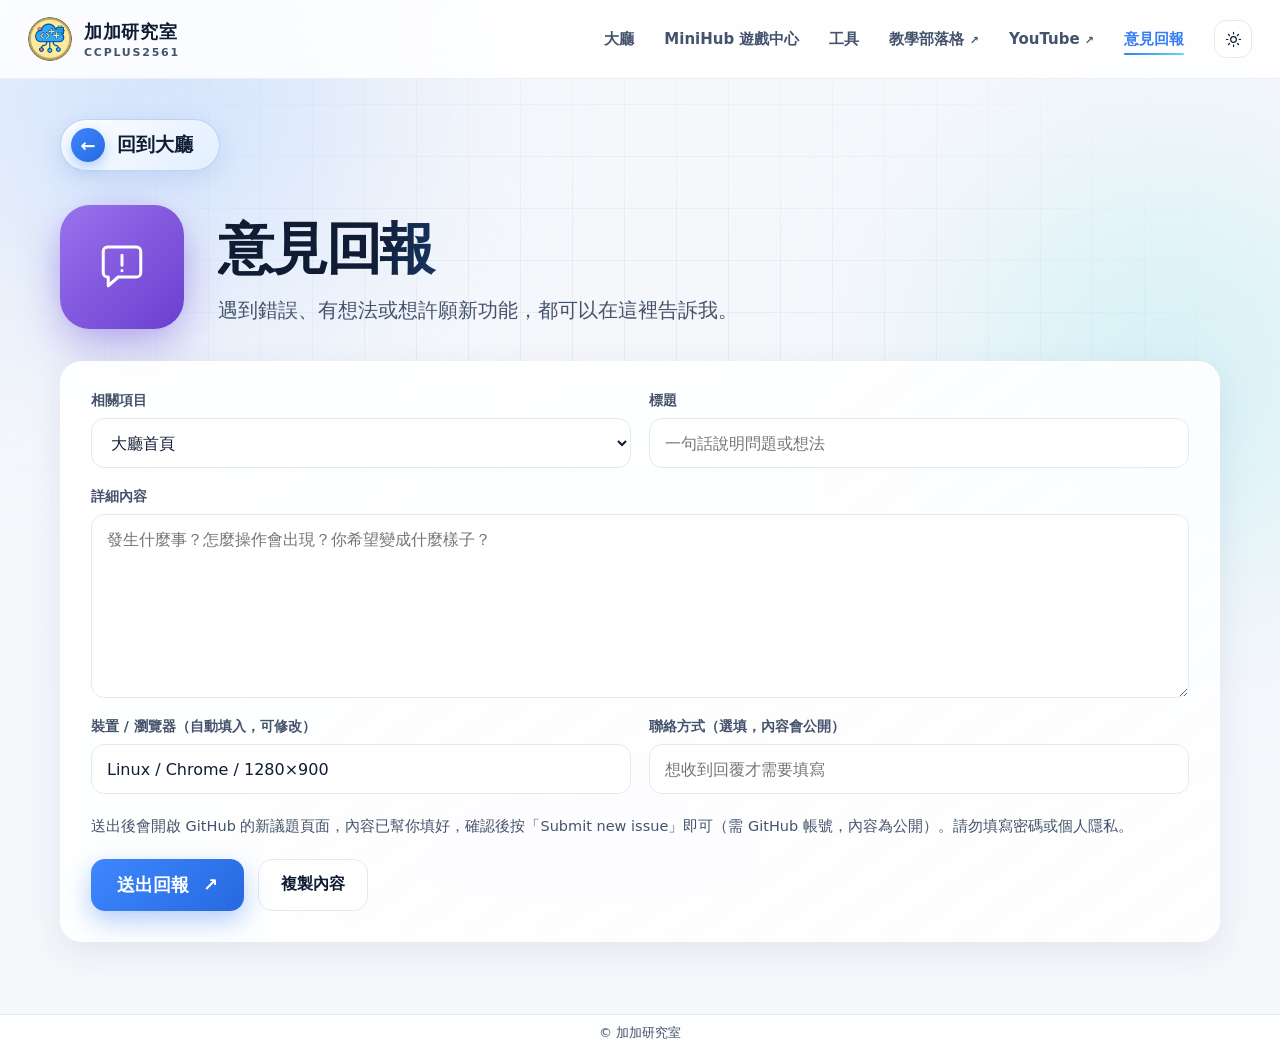
==== commit a0b37b7b: "Add files via upload" ====
--- a/feedback/index.html
+++ b/feedback/index.html
@@ -66,12 +66,6 @@
     </section>
     <section class="projects-section page-width content-section" aria-label="回報表單">
       <form class="fb-card" id="fb-form" novalidate>
-        <fieldset class="fb-field fb-types">
-          <legend>回報類型</legend>
-          <label class="fb-type"><input type="radio" name="type" value="錯誤回報" checked><span><b>🐞</b>錯誤回報</span></label>
-          <label class="fb-type"><input type="radio" name="type" value="意見建議"><span><b>💬</b>意見建議</span></label>
-          <label class="fb-type"><input type="radio" name="type" value="功能許願"><span><b>✨</b>功能許願</span></label>
-        </fieldset>
         <div class="fb-row">
           <label class="fb-field"><span class="fb-label">相關項目</span><select name="target" id="fb-target"><option>大廳首頁</option><option>MiniHub 遊戲中心</option><option>兵果大廳</option><option>OOXX 圈圈叉叉</option><option>BLOCKDROP 俄羅斯方塊</option><option>AGAR ARENA 細胞遊戲</option><option>其他 / 整個網站</option></select></label>
           <label class="fb-field"><span class="fb-label">標題</span><input type="text" name="title" id="fb-title" maxlength="80" placeholder="一句話說明問題或想法" required></label>
--- a/assets/css/tools.css
+++ b/assets/css/tools.css
@@ -31,7 +31,7 @@
 
 /* Feedback form */
 .fb-card {
-  max-width: 860px; display: grid; gap: 20px; padding: 30px; border-radius: 22px; border: 1px solid rgba(255,255,255,.9);
+  max-width: none; display: grid; gap: 20px; padding: 30px; border-radius: 22px; border: 1px solid rgba(255,255,255,.9);
   background: linear-gradient(145deg, rgba(255,255,255,.95), rgba(255,255,255,.84)); backdrop-filter: blur(16px) saturate(1.3); -webkit-backdrop-filter: blur(16px) saturate(1.3);
   box-shadow: 0 10px 34px rgba(29,60,110,.09), inset 0 1px 0 rgba(255,255,255,.9); animation: card-in .9s .25s cubic-bezier(.2,.8,.2,1) backwards;
 }
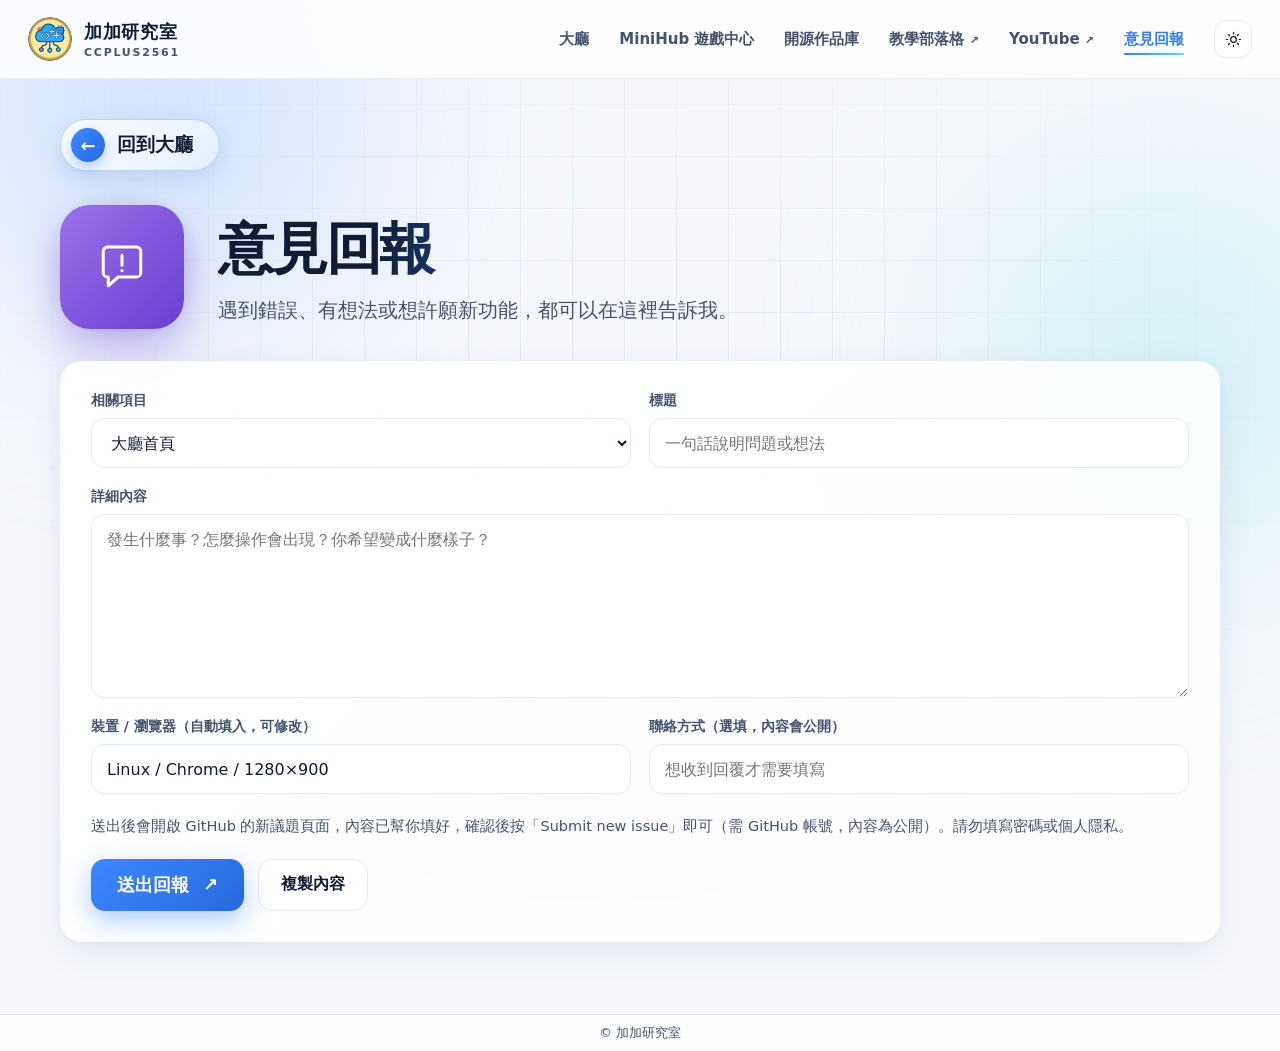
==== commit 1fba831e: "Add files via upload" ====
--- a/feedback/index.html
+++ b/feedback/index.html
@@ -16,7 +16,7 @@
   <link rel="stylesheet" href="/assets/css/site.css">
   <link rel="stylesheet" href="/assets/css/home.css">
   <link rel="stylesheet" href="/assets/css/projects.css">
-  <link rel="stylesheet" href="/assets/css/tools.css">
+  <link rel="stylesheet" href="/assets/css/feedback.css">
   <script src="/assets/js/site.js" defer></script>
   <script src="/assets/js/home.js" defer></script>
   <script src="/assets/js/feedback.js" defer></script>
@@ -42,7 +42,7 @@
       <nav class="site-nav" id="site-nav" aria-label="主選單">
         <a class="nav-link" href="/">大廳</a>
         <a class="nav-link" href="/projects/">MiniHub 遊戲中心</a>
-        <a class="nav-link" href="/tools/">工具</a>
+        <a class="nav-link" href="/opensource/">開源作品庫</a>
         <a class="nav-link" href="/blog/" target="_blank" rel="noopener noreferrer">教學部落格 <span aria-hidden="true">↗</span></a>
         <a class="nav-link" href="https://www.youtube.com/@CCplus2561" target="_blank" rel="noopener noreferrer">YouTube <span aria-hidden="true">↗</span></a>
         <a class="nav-link is-current" href="/feedback/">意見回報</a>
@@ -57,7 +57,7 @@
     <section class="page-hero page-width" aria-labelledby="page-title">
       <a class="back-lobby back-lobby-btn" href="/"><span class="back-arrow" aria-hidden="true">←</span>回到大廳</a>
       <div class="mh-hero">
-        <div class="mh-hero-logo tools-hero-icon tools-hero-feedback" aria-hidden="true"><svg viewBox="0 0 48 48"><path d="M9 11.5A3.5 3.5 0 0 1 12.5 8h23a3.5 3.5 0 0 1 3.5 3.5v17a3.5 3.5 0 0 1-3.5 3.5H21l-8 7v-7h-.5A3.5 3.5 0 0 1 9 28.5v-17Z"/><path d="M24 14.5v8m0 4.2v.3"/></svg></div>
+        <div class="mh-hero-logo fb-hero-icon" aria-hidden="true"><svg viewBox="0 0 48 48"><path d="M9 11.5A3.5 3.5 0 0 1 12.5 8h23a3.5 3.5 0 0 1 3.5 3.5v17a3.5 3.5 0 0 1-3.5 3.5H21l-8 7v-7h-.5A3.5 3.5 0 0 1 9 28.5v-17Z"/><path d="M24 14.5v8m0 4.2v.3"/></svg></div>
         <div class="mh-hero-copy">
           <h1 id="page-title">意見回報</h1>
           <p>遇到錯誤、有想法或想許願新功能，都可以在這裡告訴我。</p>
--- a/assets/css/home.css
+++ b/assets/css/home.css
@@ -228,9 +228,9 @@
 .home-page .entrance-card:nth-child(4) .entrance-icon { animation-delay: -4.2s; }
 .home-page .entrance-card:nth-child(5) .entrance-icon { animation-delay: -2.4s; }
 .home-page .entrance-card { min-height: clamp(150px, 22vh, 230px); padding: 22px 26px; }
-.entrance-icon-tools { color: #b8641a; background: #fff1e0; }
+.entrance-icon-opensource { color: #b8641a; background: #fff1e0; }
 .entrance-icon-feedback { color: #7a4fd6; background: #f0eaff; }
-html[data-theme="dark"] .entrance-icon-tools { color: #ffb877; background: #46331f; }
+html[data-theme="dark"] .entrance-icon-opensource { color: #ffb877; background: #46331f; }
 html[data-theme="dark"] .entrance-icon-feedback { color: #c3a8ff; background: #382f57; }
 @media (max-width: 700px) {
   .home-page .entrance-grid { grid-template-columns: 1fr; }
--- a/assets/css/feedback.css
+++ b/assets/css/feedback.css
@@ -0,0 +1,41 @@
+/* Feedback page (/feedback/) — loaded after projects.css */
+
+/* Hero icon */
+.fb-hero-icon img, .fb-hero-icon svg { position: relative; display: block; width: 124px; height: 124px; }
+.fb-hero-icon svg { padding: 32px; border-radius: 30px; fill: none; stroke: #fff; stroke-width: 2.4; stroke-linecap: round; stroke-linejoin: round; background: linear-gradient(135deg, #9a72ec, #6a3fd0); box-shadow: 0 18px 40px rgba(106,63,208,.35); animation: icon-float 4.5s ease-in-out infinite; }
+.fb-hero-icon::before { background: radial-gradient(circle, rgba(154,114,236,.4), transparent 68%) !important; }
+
+/* Feedback form */
+.fb-card {
+  max-width: none; display: grid; gap: 20px; padding: 30px; border-radius: 22px; border: 1px solid rgba(255,255,255,.9);
+  background: linear-gradient(145deg, rgba(255,255,255,.95), rgba(255,255,255,.84)); backdrop-filter: blur(16px) saturate(1.3); -webkit-backdrop-filter: blur(16px) saturate(1.3);
+  box-shadow: 0 10px 34px rgba(29,60,110,.09), inset 0 1px 0 rgba(255,255,255,.9); animation: card-in .9s .25s cubic-bezier(.2,.8,.2,1) backwards;
+}
+.fb-field { display: grid; gap: 8px; min-width: 0; margin: 0; padding: 0; border: 0; }
+.fb-row { display: grid; grid-template-columns: 1fr 1fr; gap: 18px; }
+.fb-label { padding: 0; color: var(--muted); font-size: 14px; font-weight: 800; }
+.fb-field input[type="text"], .fb-field select, .fb-field textarea {
+  width: 100%; min-height: 50px; padding: 12px 15px; border: 1.5px solid var(--line); border-radius: 13px; color: var(--ink); background: var(--surface);
+  font: inherit; font-size: 16px; outline: 0; transition: border-color .2s ease, box-shadow .2s ease;
+}
+.fb-field textarea { min-height: 150px; resize: vertical; line-height: 1.65; }
+.fb-field input:focus, .fb-field select:focus, .fb-field textarea:focus { border-color: var(--blue); box-shadow: 0 0 0 4px rgba(52,125,244,.16); }
+.fb-field .is-invalid { border-color: #e04b4b; box-shadow: 0 0 0 4px rgba(224,75,75,.14); }
+.fb-note { margin: 0; color: var(--muted); font-size: 14.5px; line-height: 1.7; }
+.fb-actions { display: flex; align-items: center; flex-wrap: wrap; gap: 14px; }
+.fb-submit { border: 0; cursor: pointer; font-family: inherit; }
+.fb-copy { min-height: 52px; padding: 0 22px; border: 1.5px solid var(--line); border-radius: 14px; color: var(--ink); background: var(--surface); font: inherit; font-size: 16px; font-weight: 800; cursor: pointer; transition: transform .2s ease, border-color .2s ease; }
+.fb-copy:hover { transform: translateY(-2px); border-color: rgba(90,150,240,.65); }
+.fb-status { flex: 1 1 220px; font-size: 15px; font-weight: 700; color: var(--muted); }
+.fb-status.is-ok { color: #0f6e4e; }
+.fb-status.is-error { color: #cc3b3b; }
+html[data-theme="dark"] .fb-card { background: linear-gradient(145deg, rgba(24,38,60,.94), rgba(18,30,48,.86)); border-color: rgba(120,160,220,.16); box-shadow: 0 10px 34px rgba(0,0,0,.28), inset 0 1px 0 rgba(255,255,255,.06); }
+html[data-theme="dark"] .fb-status.is-ok { color: #8be6c3; }
+html[data-theme="dark"] .fb-status.is-error { color: #ff8b8b; }
+
+@media (max-width: 700px) {
+  .fb-hero-icon svg { width: 92px; height: 92px; padding: 24px; border-radius: 24px; }
+  .fb-card { padding: 20px; gap: 18px; }
+  .fb-row { grid-template-columns: 1fr; gap: 18px; }
+  .fb-actions .mh-cta, .fb-copy { width: 100%; justify-content: center; }
+}
